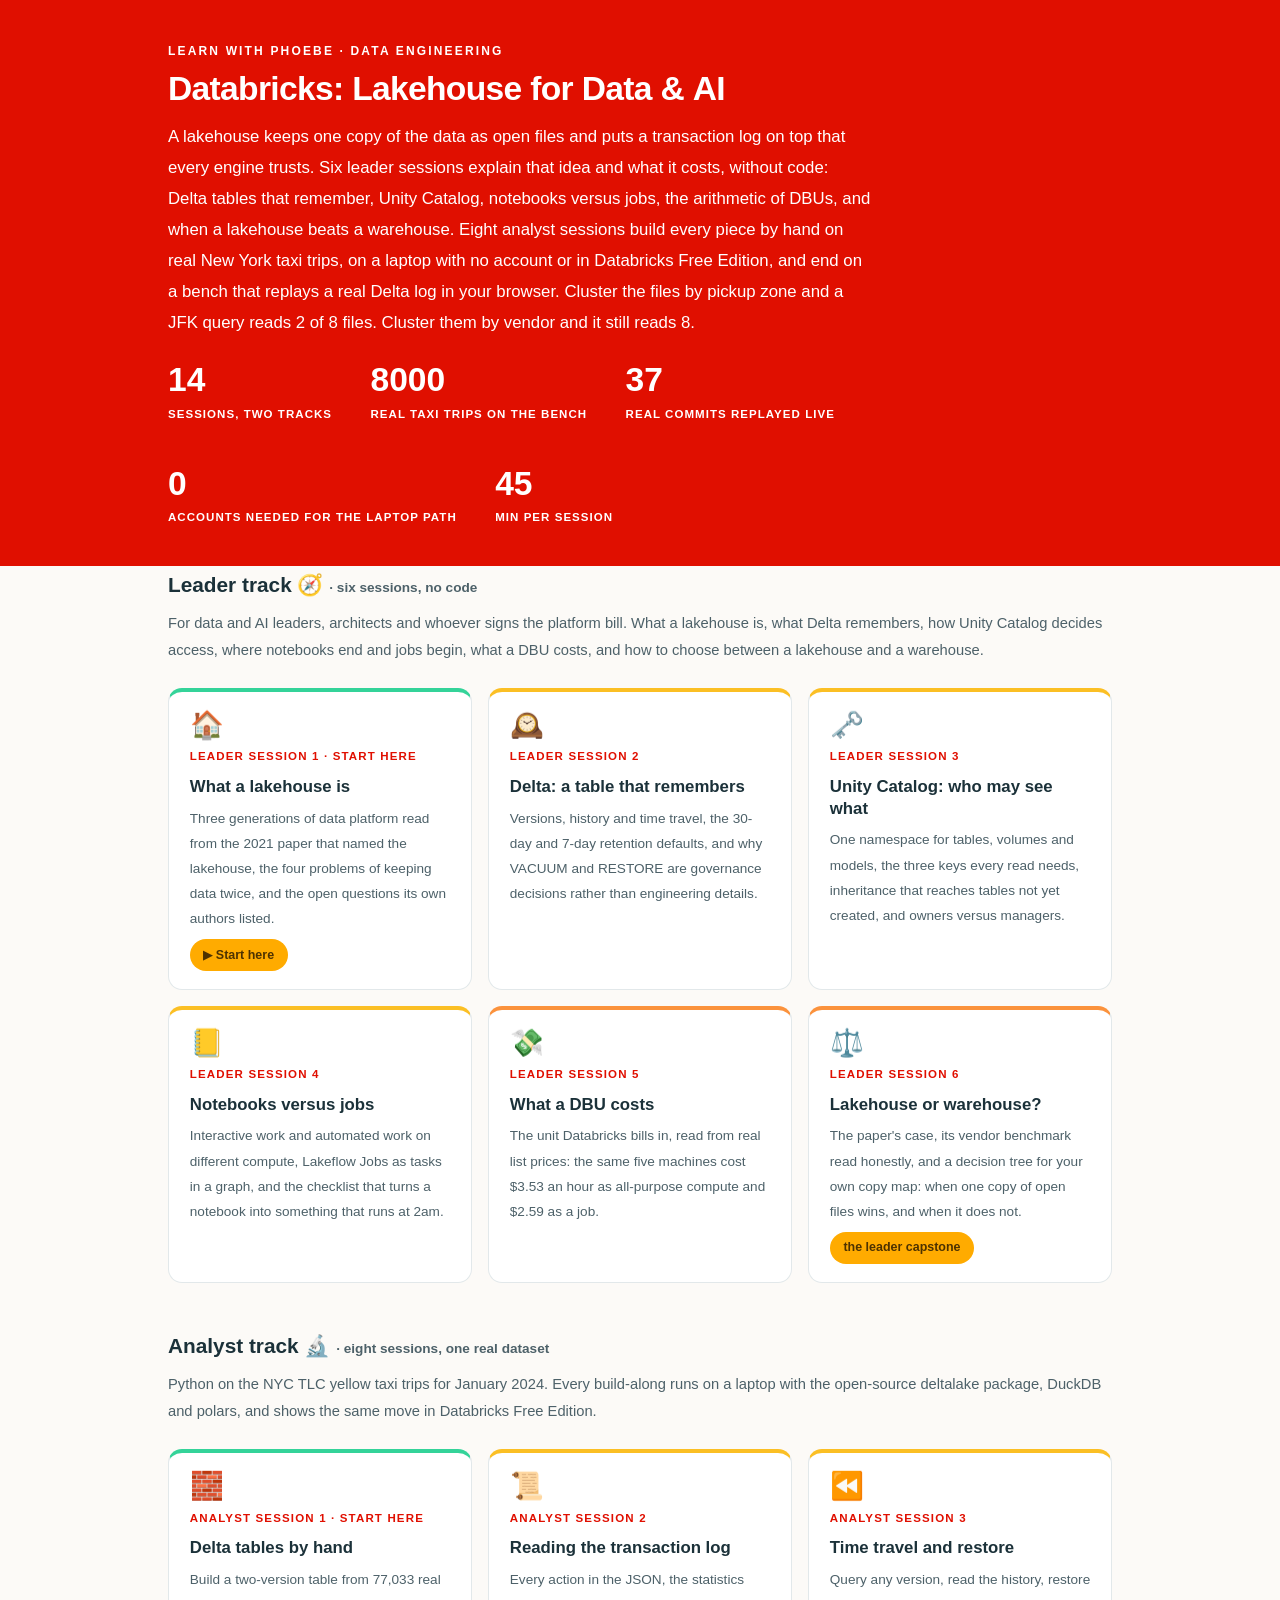
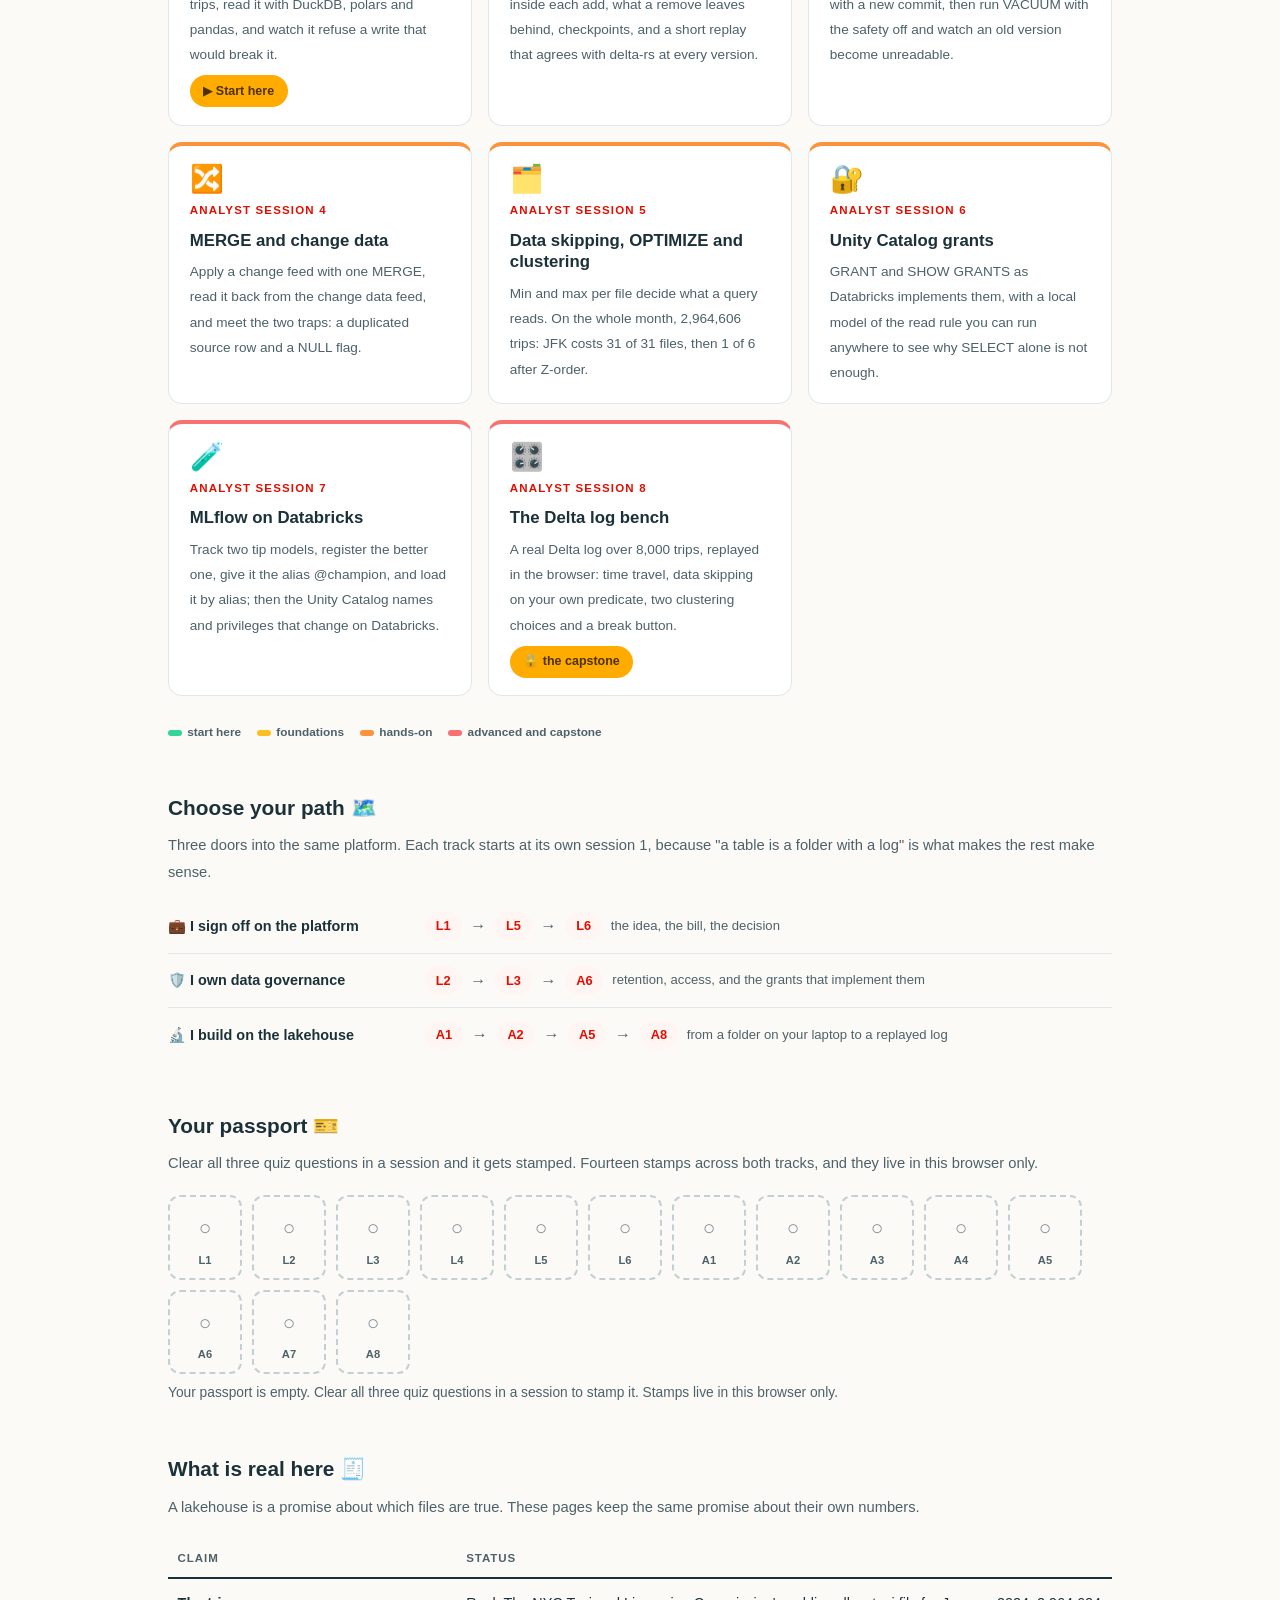
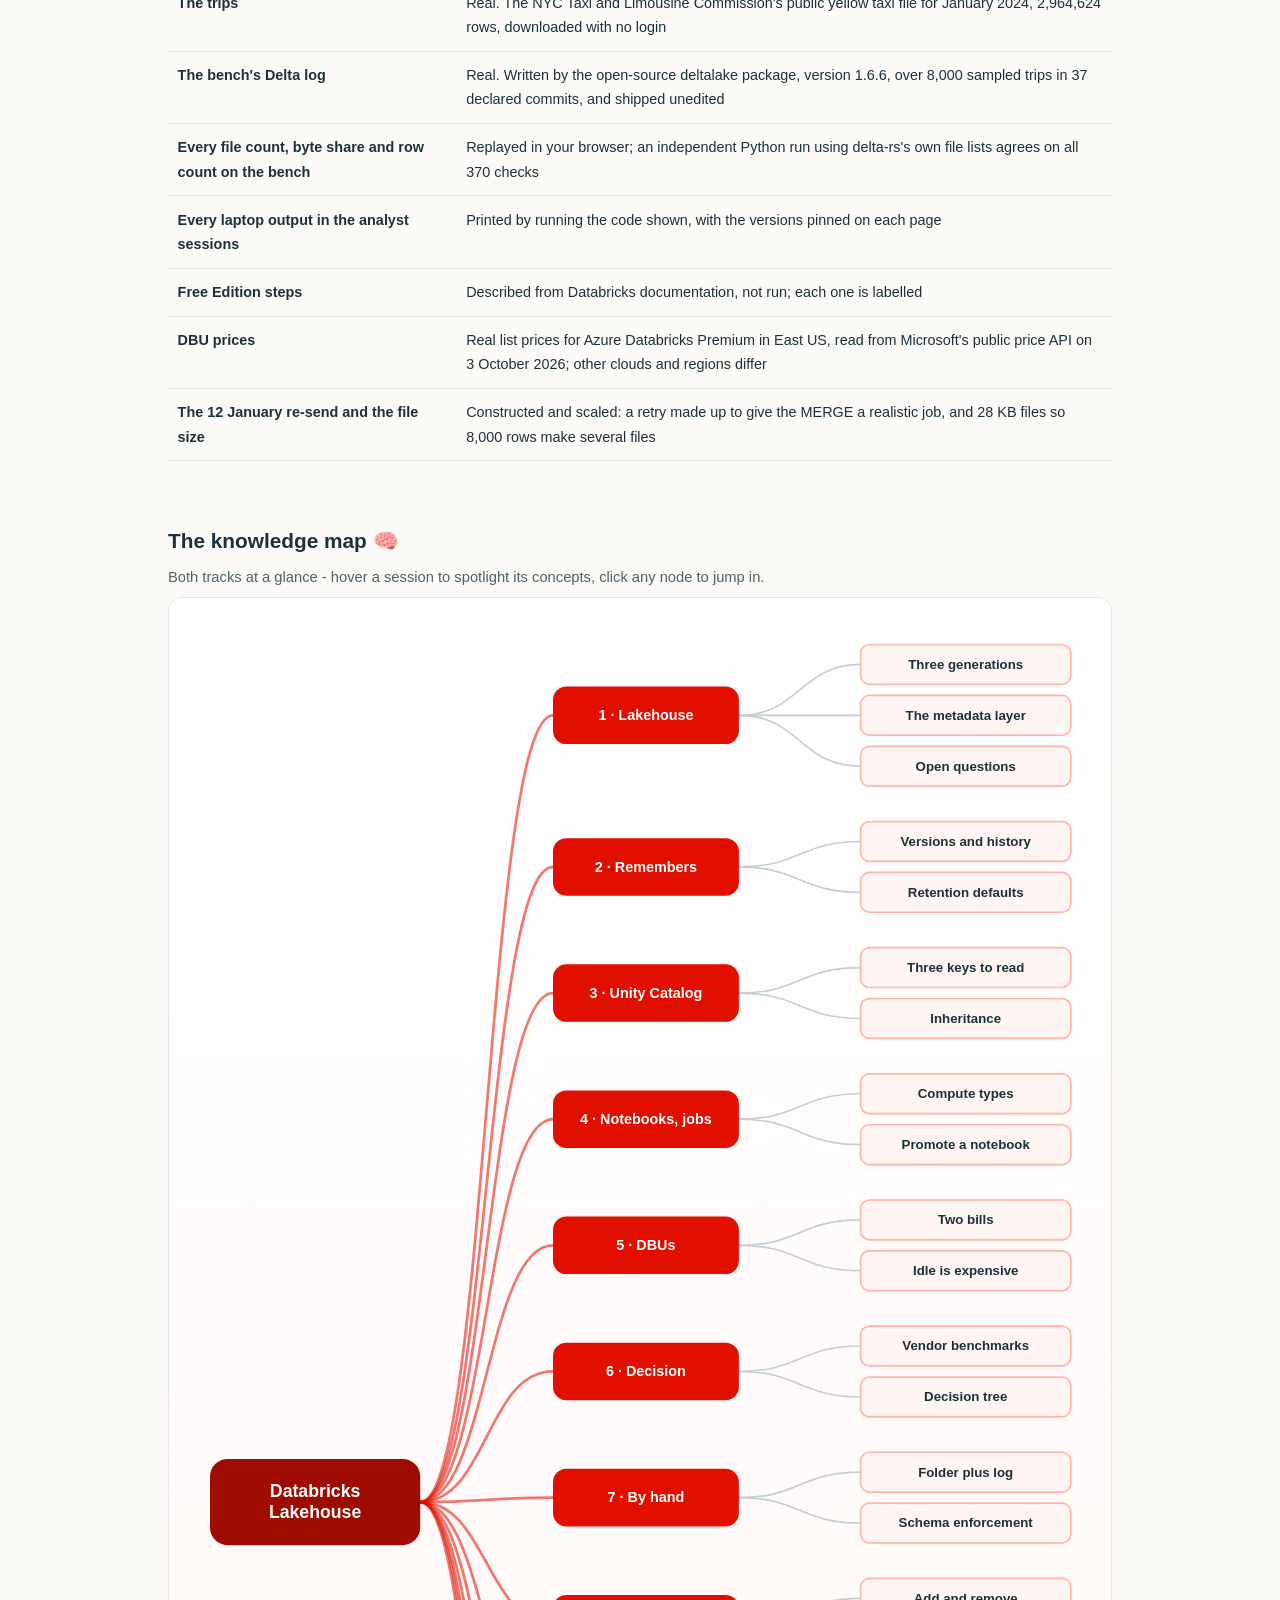
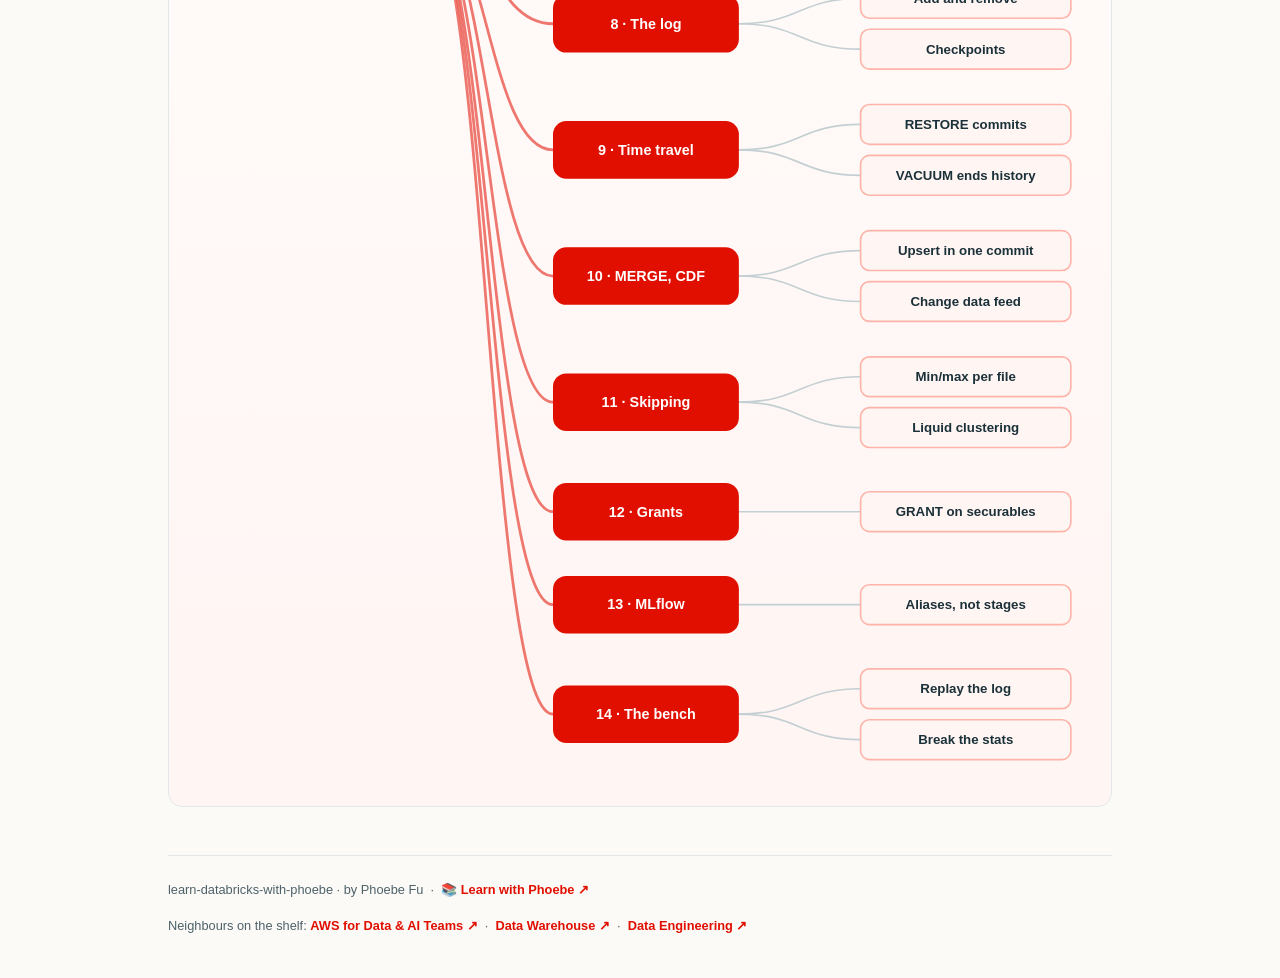
==== index.html @ d734504c "Databricks: Lakehouse for Data & AI - leader 6 + analyst 8 with a real Delta log bench The bench rep" ====
<!DOCTYPE html>
<html lang="en">
<head>
<meta charset="UTF-8">
<meta name="viewport" content="width=device-width, initial-scale=1.0">
<!-- social:start -->
<meta name="description" content="Fourteen sessions on Databricks and the lakehouse: what a lakehouse is, Delta tables and their transaction log, time travel, MERGE and change data, data skipping and clustering, Unity Catalog, notebooks versus jobs, what DBUs cost, and MLflow, ending on a bench that replays a real Delta log in your browser. Free, by Phoebe Fu.">
<meta property="og:type" content="website">
<meta property="og:site_name" content="Learn with Phoebe">
<meta property="og:title" content="Databricks: Lakehouse for Data &amp; AI">
<meta property="og:description" content="A real Delta log over 8,000 NYC taxi trips, replayed in your browser. Cluster by pickup zone: a JFK query reads 2 of 8 files. Cluster by vendor: 8 of 8. Shuffle the stats: 0 of 358 rows.">
<meta property="og:url" content="https://phoebefu6.github.io/learn-databricks-with-phoebe/">
<meta property="og:image" content="https://phoebefu6.github.io/learn-databricks-with-phoebe/assets/og-cover.png">
<meta name="twitter:card" content="summary_large_image">
<meta name="twitter:title" content="Databricks: Lakehouse for Data &amp; AI">
<meta name="twitter:description" content="Delta, Unity Catalog, DBUs and MLflow, with a bench that replays a real Delta log in the browser.">
<meta name="twitter:image" content="https://phoebefu6.github.io/learn-databricks-with-phoebe/assets/og-cover.png">
<!-- social:end -->
<title>Databricks: Lakehouse for Data &amp; AI - Learn with Phoebe</title>
<link rel="stylesheet" href="assets/style.css?v=3">
<style>

  .stats-row { display: flex; gap: 2.4rem; margin-top: 1.5rem; flex-wrap: wrap; }
  .stat b { display: block; font-size: 2.1rem; font-weight: 800; line-height: 1.05; font-variant-numeric: tabular-nums; }
  .stat span { font-size: .72rem; opacity: 1; text-transform: uppercase; letter-spacing: .09em; font-weight: 600; }

  .course-grid { display: grid; grid-template-columns: repeat(auto-fit, minmax(17rem, 1fr)); gap: 1rem; margin-top: 1.5rem; }
  .course-card {
    border: 1px solid var(--hairline);
    border-top: 4px solid var(--diff, var(--indigo));
    border-radius: var(--radius);
    padding: 1.2rem 1.3rem 1.1rem;
    display: flex;
    flex-direction: column;
    gap: .5rem;
    text-decoration: none;
    color: var(--ink);
    background: #fff;
    transition: box-shadow .15s ease, border-color .15s ease, transform .15s ease;
    position: relative;
  }
  .course-card:hover { border-color: var(--indigo-soft); border-top-color: var(--diff, var(--indigo)); box-shadow: 0 8px 28px rgba(var(--shadow-rgb),.16); transform: translateY(-3px); }
  .course-card .cicon { font-size: 1.7rem; line-height: 1; }
  .course-card .cnum { font-size: .72rem; font-weight: 700; color: var(--indigo); text-transform: uppercase; letter-spacing: .1em; }
  .course-card h3 { font-size: 1.05rem; font-weight: 800; line-height: 1.3; }
  .course-card p { font-size: .85rem; color: var(--muted); flex: 1; }
  .course-card .meta { display: flex; gap: .4rem; flex-wrap: wrap; }

  .diff-legend { display: flex; gap: 1rem; margin-top: 1.6rem; font-size: .74rem; color: var(--muted); font-weight: 600; flex-wrap: wrap; }
  .diff-legend i { display: inline-block; width: .85rem; height: .35rem; border-radius: 999px; margin-right: .35rem; vertical-align: middle; }

  .paths { margin-top: 2.6rem; }
  .paths h2 { font-size: 1.3rem; font-weight: 800; margin-bottom: .3rem; }
  .paths .plede { color: var(--muted); font-size: .92rem; margin-bottom: .8rem; }
  .path { display: flex; gap: .55rem; align-items: center; padding: .75rem 0; border-bottom: .5px solid var(--hairline); flex-wrap: wrap; }
  .path:last-child { border-bottom: none; }
  .path b { min-width: 15.5rem; font-size: .9rem; }
  .path .pstep { background: var(--indigo-50); color: var(--indigo); border-radius: 999px; padding: .16rem .68rem; font-weight: 700; font-size: .8rem; text-decoration: none; transition: all .12s ease; }
  .path .pstep:hover { background: var(--indigo); color: #fff; }
  .path .parr { color: var(--muted); font-weight: 700; }

  .mm-section { margin-top: 1.6rem; }
  .mm-section h2 { font-size: 1.3rem; font-weight: 800; margin-bottom: .2rem; }
  .mm-section .mm-lede { color: var(--muted); font-size: .92rem; margin-bottom: .4rem; }
  .mm-wrap { border: 1px solid var(--hairline); border-radius: var(--radius); background: linear-gradient(180deg, #fff, var(--indigo-50)); padding: .6rem; overflow-x: auto; }
  .mm-svg { width: 100%; height: auto; display: block; max-width: 60rem; margin: 0 auto; min-width: 34rem; }
  .mm-link { cursor: pointer; text-decoration: none; }
  .mm-node rect { transition: opacity .15s ease, filter .15s ease; }
  .mm-node text { pointer-events: none; }
  .mm-link:hover .mm-node rect { filter: brightness(1.06); }
  .mm-edge { transition: opacity .15s ease; }
</style>
</head>
<body>

<header class="masthead">
  <div class="wrap">
    <div class="eyebrow">Learn with Phoebe · Data Engineering</div>
    <h1>Databricks: <span class="accent">Lakehouse for Data &amp; AI</span></h1>
    <p class="sub">A lakehouse keeps one copy of the data as open files and puts a transaction log on top that every engine trusts. Six leader sessions explain that idea and what it costs, without code: Delta tables that remember, Unity Catalog, notebooks versus jobs, the arithmetic of DBUs, and when a lakehouse beats a warehouse. Eight analyst sessions build every piece by hand on real New York taxi trips, on a laptop with no account or in Databricks Free Edition, and end on a bench that replays a real Delta log in your browser. Cluster the files by pickup zone and a JFK query reads 2 of 8 files. Cluster them by vendor and it still reads 8.</p>
    <div class="stats-row">
      <div class="stat"><b data-count="14">14</b><span>sessions, two tracks</span></div>
      <div class="stat"><b data-count="8000">8,000</b><span>real taxi trips on the bench</span></div>
      <div class="stat"><b data-count="37">37</b><span>real commits replayed live</span></div>
      <div class="stat"><b data-count="0">0</b><span>accounts needed for the laptop path</span></div>
      <div class="stat"><b data-count="45">45</b><span>min per session</span></div>
    </div>
  </div>
</header>

<main class="wrap">

  <section class="section">
    <div class="paths" style="margin-top:0">
      <h2>Leader track 🧭 <span style="font-size:.85rem;font-weight:600;color:var(--muted)">· six sessions, no code</span></h2>
      <p class="plede">For data and AI leaders, architects and whoever signs the platform bill. What a lakehouse is, what Delta remembers, how Unity Catalog decides access, where notebooks end and jobs begin, what a DBU costs, and how to choose between a lakehouse and a warehouse.</p>
    </div>

    <div class="course-grid">
      <a class="course-card" href="courses/a1-what-a-lakehouse-is.html" style="--diff:#34D399">
        <span class="cicon">🏠</span>
        <span class="cnum">Leader session 1 · start here</span>
        <h3>What a lakehouse is</h3>
        <p>Three generations of data platform read from the 2021 paper that named the lakehouse, the four problems of keeping data twice, and the open questions its own authors listed.</p>
        <span class="meta"><span class="pill amber">▶ Start here</span></span>
      </a>
      <a class="course-card" href="courses/a2-a-table-that-remembers.html" style="--diff:#FBBF24">
        <span class="cicon">🕰️</span>
        <span class="cnum">Leader session 2</span>
        <h3>Delta: a table that remembers</h3>
        <p>Versions, history and time travel, the 30-day and 7-day retention defaults, and why VACUUM and RESTORE are governance decisions rather than engineering details.</p>
      </a>
      <a class="course-card" href="courses/a3-unity-catalog-governance.html" style="--diff:#FBBF24">
        <span class="cicon">🗝️</span>
        <span class="cnum">Leader session 3</span>
        <h3>Unity Catalog: who may see what</h3>
        <p>One namespace for tables, volumes and models, the three keys every read needs, inheritance that reaches tables not yet created, and owners versus managers.</p>
      </a>
      <a class="course-card" href="courses/a4-notebooks-vs-jobs.html" style="--diff:#FBBF24">
        <span class="cicon">📒</span>
        <span class="cnum">Leader session 4</span>
        <h3>Notebooks versus jobs</h3>
        <p>Interactive work and automated work on different compute, Lakeflow Jobs as tasks in a graph, and the checklist that turns a notebook into something that runs at 2am.</p>
      </a>
      <a class="course-card" href="courses/a5-what-dbus-cost.html" style="--diff:#FB923C">
        <span class="cicon">💸</span>
        <span class="cnum">Leader session 5</span>
        <h3>What a DBU costs</h3>
        <p>The unit Databricks bills in, read from real list prices: the same five machines cost $3.53 an hour as all-purpose compute and $2.59 as a job.</p>
      </a>
      <a class="course-card" href="courses/a6-lakehouse-or-warehouse.html" style="--diff:#FB923C">
        <span class="cicon">⚖️</span>
        <span class="cnum">Leader session 6</span>
        <h3>Lakehouse or warehouse?</h3>
        <p>The paper's case, its vendor benchmark read honestly, and a decision tree for your own copy map: when one copy of open files wins, and when it does not.</p>
        <span class="meta"><span class="pill amber">the leader capstone</span></span>
      </a>
    </div>
  </section>

  <section class="section">
    <div class="paths" style="margin-top:0">
      <h2>Analyst track 🔬 <span style="font-size:.85rem;font-weight:600;color:var(--muted)">· eight sessions, one real dataset</span></h2>
      <p class="plede">Python on the NYC TLC yellow taxi trips for January 2024. Every build-along runs on a laptop with the open-source deltalake package, DuckDB and polars, and shows the same move in Databricks Free Edition.</p>
    </div>

    <div class="course-grid">
      <a class="course-card" href="courses/b1-delta-tables-by-hand.html" style="--diff:#34D399">
        <span class="cicon">🧱</span>
        <span class="cnum">Analyst session 1 · start here</span>
        <h3>Delta tables by hand</h3>
        <p>Build a two-version table from 77,033 real trips, read it with DuckDB, polars and pandas, and watch it refuse a write that would break it.</p>
        <span class="meta"><span class="pill amber">▶ Start here</span></span>
      </a>
      <a class="course-card" href="courses/b2-the-transaction-log.html" style="--diff:#FBBF24">
        <span class="cicon">📜</span>
        <span class="cnum">Analyst session 2</span>
        <h3>Reading the transaction log</h3>
        <p>Every action in the JSON, the statistics inside each add, what a remove leaves behind, checkpoints, and a short replay that agrees with delta-rs at every version.</p>
      </a>
      <a class="course-card" href="courses/b3-time-travel-and-restore.html" style="--diff:#FBBF24">
        <span class="cicon">⏪</span>
        <span class="cnum">Analyst session 3</span>
        <h3>Time travel and restore</h3>
        <p>Query any version, read the history, restore with a new commit, then run VACUUM with the safety off and watch an old version become unreadable.</p>
      </a>
      <a class="course-card" href="courses/b4-merge-and-change-data.html" style="--diff:#FB923C">
        <span class="cicon">🔀</span>
        <span class="cnum">Analyst session 4</span>
        <h3>MERGE and change data</h3>
        <p>Apply a change feed with one MERGE, read it back from the change data feed, and meet the two traps: a duplicated source row and a NULL flag.</p>
      </a>
      <a class="course-card" href="courses/b5-data-skipping-and-clustering.html" style="--diff:#FB923C">
        <span class="cicon">🗂️</span>
        <span class="cnum">Analyst session 5</span>
        <h3>Data skipping, OPTIMIZE and clustering</h3>
        <p>Min and max per file decide what a query reads. On the whole month, 2,964,606 trips: JFK costs 31 of 31 files, then 1 of 6 after Z-order.</p>
      </a>
      <a class="course-card" href="courses/b6-unity-catalog-grants.html" style="--diff:#FB923C">
        <span class="cicon">🔐</span>
        <span class="cnum">Analyst session 6</span>
        <h3>Unity Catalog grants</h3>
        <p>GRANT and SHOW GRANTS as Databricks implements them, with a local model of the read rule you can run anywhere to see why SELECT alone is not enough.</p>
      </a>
      <a class="course-card" href="courses/b7-mlflow-on-databricks.html" style="--diff:#F87171">
        <span class="cicon">🧪</span>
        <span class="cnum">Analyst session 7</span>
        <h3>MLflow on Databricks</h3>
        <p>Track two tip models, register the better one, give it the alias @champion, and load it by alias; then the Unity Catalog names and privileges that change on Databricks.</p>
      </a>
      <a class="course-card" href="courses/b8-the-delta-log-bench.html" style="--diff:#F87171">
        <span class="cicon">🎛️</span>
        <span class="cnum">Analyst session 8</span>
        <h3>The Delta log bench</h3>
        <p>A real Delta log over 8,000 trips, replayed in the browser: time travel, data skipping on your own predicate, two clustering choices and a break button.</p>
        <span class="meta"><span class="pill amber">🔒 the capstone</span></span>
      </a>
    </div>

    <div class="diff-legend">
      <span><i style="background:#34D399"></i>start here</span>
      <span><i style="background:#FBBF24"></i>foundations</span>
      <span><i style="background:#FB923C"></i>hands-on</span>
      <span><i style="background:#F87171"></i>advanced and capstone</span>
    </div>
  </section>

  <section class="section">
    <div class="paths">
      <h2>Choose your path 🗺️</h2>
      <p class="plede">Three doors into the same platform. Each track starts at its own session 1, because "a table is a folder with a log" is what makes the rest make sense.</p>
      <div class="path"><b>💼 I sign off on the platform</b>
        <a class="pstep" href="courses/a1-what-a-lakehouse-is.html">L1</a>
        <span class="parr">→</span>
        <a class="pstep" href="courses/a5-what-dbus-cost.html">L5</a>
        <span class="parr">→</span>
        <a class="pstep" href="courses/a6-lakehouse-or-warehouse.html">L6</a>
        <span style="font-size:.82rem;color:var(--muted)">the idea, the bill, the decision</span>
      </div>
      <div class="path"><b>🛡️ I own data governance</b>
        <a class="pstep" href="courses/a2-a-table-that-remembers.html">L2</a>
        <span class="parr">→</span>
        <a class="pstep" href="courses/a3-unity-catalog-governance.html">L3</a>
        <span class="parr">→</span>
        <a class="pstep" href="courses/b6-unity-catalog-grants.html">A6</a>
        <span style="font-size:.82rem;color:var(--muted)">retention, access, and the grants that implement them</span>
      </div>
      <div class="path"><b>🔬 I build on the lakehouse</b>
        <a class="pstep" href="courses/b1-delta-tables-by-hand.html">A1</a>
        <span class="parr">→</span>
        <a class="pstep" href="courses/b2-the-transaction-log.html">A2</a>
        <span class="parr">→</span>
        <a class="pstep" href="courses/b5-data-skipping-and-clustering.html">A5</a>
        <span class="parr">→</span>
        <a class="pstep" href="courses/b8-the-delta-log-bench.html">A8</a>
        <span style="font-size:.82rem;color:var(--muted)">from a folder on your laptop to a replayed log</span>
      </div>
    </div>
  </section>

  <section class="section">
    <div class="paths" style="margin-top:0">
      <h2>Your passport 🎫</h2>
      <p class="plede">Clear all three quiz questions in a session and it gets stamped. Fourteen stamps across both tracks, and they live in this browser only.</p>
    </div>
    <div class="pp-strip"></div>
  </section>

  <section class="section">
    <div class="paths" style="margin-top:0">
      <h2>What is real here 🧾</h2>
      <p class="plede">A lakehouse is a promise about which files are true. These pages keep the same promise about their own numbers.</p>
    </div>
    <table class="clean">
      <tr><th>Claim</th><th>Status</th></tr>
      <tr><td>The trips</td><td>Real. The NYC Taxi and Limousine Commission's public yellow taxi file for January 2024, 2,964,624 rows, downloaded with no login</td></tr>
      <tr><td>The bench's Delta log</td><td>Real. Written by the open-source deltalake package, version 1.6.6, over 8,000 sampled trips in 37 declared commits, and shipped unedited</td></tr>
      <tr><td>Every file count, byte share and row count on the bench</td><td>Replayed in your browser; an independent Python run using delta-rs's own file lists agrees on all 370 checks</td></tr>
      <tr><td>Every laptop output in the analyst sessions</td><td>Printed by running the code shown, with the versions pinned on each page</td></tr>
      <tr><td>Free Edition steps</td><td>Described from Databricks documentation, not run; each one is labelled</td></tr>
      <tr><td>DBU prices</td><td>Real list prices for Azure Databricks Premium in East US, read from Microsoft's public price API on 3 October 2026; other clouds and regions differ</td></tr>
      <tr><td>The 12 January re-send and the file size</td><td>Constructed and scaled: a retry made up to give the MERGE a realistic job, and 28 KB files so 8,000 rows make several files</td></tr>
    </table>
  </section>

  <section class="section mm-section">
    <h2>The knowledge map 🧠</h2>
    <p class="mm-lede">Both tracks at a glance - hover a session to spotlight its concepts, click any node to jump in.</p>
    <div class="mm-wrap"><div id="mindmap"></div></div>
  </section>

  <footer class="pagefoot">
    <span>learn-databricks-with-phoebe · by Phoebe Fu &nbsp;·&nbsp; 📚 <a href="https://phoebefu6.github.io/learn-with-phoebe/">Learn with Phoebe ↗</a></span>
    <span>Neighbours on the shelf: <a href="https://phoebefu6.github.io/learn-aws-with-phoebe/">AWS for Data &amp; AI Teams ↗</a> &nbsp;·&nbsp; <a href="https://phoebefu6.github.io/learn-data-warehouse-with-phoebe/">Data Warehouse ↗</a> &nbsp;·&nbsp; <a href="https://phoebefu6.github.io/learn-data-engineering-with-phoebe/">Data Engineering ↗</a></span>
  </footer>

</main>

<script>
window.MINDMAP_DATA = {
  "title": "Databricks\nLakehouse",
  "centerColor": "#9E0B00",
  "sessions": [
    {
      "label": "Lakehouse",
      "href": "courses/a1-what-a-lakehouse-is.html",
      "concepts": [
        {
          "label": "Three generations",
          "href": "courses/a1-what-a-lakehouse-is.html"
        },
        {
          "label": "The metadata layer",
          "href": "courses/a1-what-a-lakehouse-is.html"
        },
        {
          "label": "Open questions",
          "href": "courses/a1-what-a-lakehouse-is.html"
        }
      ]
    },
    {
      "label": "Remembers",
      "href": "courses/a2-a-table-that-remembers.html",
      "concepts": [
        {
          "label": "Versions and history",
          "href": "courses/a2-a-table-that-remembers.html"
        },
        {
          "label": "Retention defaults",
          "href": "courses/a2-a-table-that-remembers.html"
        }
      ]
    },
    {
      "label": "Unity Catalog",
      "href": "courses/a3-unity-catalog-governance.html",
      "concepts": [
        {
          "label": "Three keys to read",
          "href": "courses/a3-unity-catalog-governance.html"
        },
        {
          "label": "Inheritance",
          "href": "courses/a3-unity-catalog-governance.html"
        }
      ]
    },
    {
      "label": "Notebooks, jobs",
      "href": "courses/a4-notebooks-vs-jobs.html",
      "concepts": [
        {
          "label": "Compute types",
          "href": "courses/a4-notebooks-vs-jobs.html"
        },
        {
          "label": "Promote a notebook",
          "href": "courses/a4-notebooks-vs-jobs.html"
        }
      ]
    },
    {
      "label": "DBUs",
      "href": "courses/a5-what-dbus-cost.html",
      "concepts": [
        {
          "label": "Two bills",
          "href": "courses/a5-what-dbus-cost.html"
        },
        {
          "label": "Idle is expensive",
          "href": "courses/a5-what-dbus-cost.html"
        }
      ]
    },
    {
      "label": "Decision",
      "href": "courses/a6-lakehouse-or-warehouse.html",
      "concepts": [
        {
          "label": "Vendor benchmarks",
          "href": "courses/a6-lakehouse-or-warehouse.html"
        },
        {
          "label": "Decision tree",
          "href": "courses/a6-lakehouse-or-warehouse.html"
        }
      ]
    },
    {
      "label": "By hand",
      "href": "courses/b1-delta-tables-by-hand.html",
      "concepts": [
        {
          "label": "Folder plus log",
          "href": "courses/b1-delta-tables-by-hand.html"
        },
        {
          "label": "Schema enforcement",
          "href": "courses/b1-delta-tables-by-hand.html"
        }
      ]
    },
    {
      "label": "The log",
      "href": "courses/b2-the-transaction-log.html",
      "concepts": [
        {
          "label": "Add and remove",
          "href": "courses/b2-the-transaction-log.html"
        },
        {
          "label": "Checkpoints",
          "href": "courses/b2-the-transaction-log.html"
        }
      ]
    },
    {
      "label": "Time travel",
      "href": "courses/b3-time-travel-and-restore.html",
      "concepts": [
        {
          "label": "RESTORE commits",
          "href": "courses/b3-time-travel-and-restore.html"
        },
        {
          "label": "VACUUM ends history",
          "href": "courses/b3-time-travel-and-restore.html"
        }
      ]
    },
    {
      "label": "MERGE, CDF",
      "href": "courses/b4-merge-and-change-data.html",
      "concepts": [
        {
          "label": "Upsert in one commit",
          "href": "courses/b4-merge-and-change-data.html"
        },
        {
          "label": "Change data feed",
          "href": "courses/b4-merge-and-change-data.html"
        }
      ]
    },
    {
      "label": "Skipping",
      "href": "courses/b5-data-skipping-and-clustering.html",
      "concepts": [
        {
          "label": "Min/max per file",
          "href": "courses/b5-data-skipping-and-clustering.html"
        },
        {
          "label": "Liquid clustering",
          "href": "courses/b5-data-skipping-and-clustering.html"
        }
      ]
    },
    {
      "label": "Grants",
      "href": "courses/b6-unity-catalog-grants.html",
      "concepts": [
        {
          "label": "GRANT on securables",
          "href": "courses/b6-unity-catalog-grants.html"
        }
      ]
    },
    {
      "label": "MLflow",
      "href": "courses/b7-mlflow-on-databricks.html",
      "concepts": [
        {
          "label": "Aliases, not stages",
          "href": "courses/b7-mlflow-on-databricks.html"
        }
      ]
    },
    {
      "label": "The bench",
      "href": "courses/b8-the-delta-log-bench.html",
      "concepts": [
        {
          "label": "Replay the log",
          "href": "courses/b8-the-delta-log-bench.html"
        },
        {
          "label": "Break the stats",
          "href": "courses/b8-the-delta-log-bench.html"
        }
      ]
    }
  ]
};
</script>
<script src="assets/app.js?v=1"></script>
<script src="assets/mindmap.js?v=1"></script>
</body>
</html>
---- assets/style.css ----
/* learn-databricks-with-phoebe - editorial bold design system
   Accent: lava red #E00F00 (Databricks #FF3621 family, deepened so white text clears 4.96:1)
   · Deep #9E0B00 · Ink: Databricks navy #1B3139 · Warm contrast: amber #FFAB00 used as a FILL
   with ink or deep-amber (#4D3200) text; amber text on white fails AA, so it never carries text.
   (CSS var names still read --indigo/--amber; they hold lava red and amber.) */

:root {
  --indigo: #E00F00;
  --indigo-deep: #9E0B00;
  --indigo-mid: #B80C00;
  --indigo-soft: #FFB4A9;
  --indigo-50: #FFF5F3;
  --ink: #1B3139;
  --muted: #4D6169;
  --faint: #C4CFD3;
  --hairline: #E2E8EA;
  --clay: #FFAB00;
  --clay-ink: #4D3200;
  --amber: #FFAB00;
  --amber-ink: #4D3200;
  --amber-50: #FFF5DC;
  --paper: #FCFAF7;
  --code-bg: #1B3139;
  --code-ink: #E2E8EA;
  --scrim-rgb: 252,250,247;
  --shadow-rgb: 224,15,0;
  --radius: 14px;
}

* { margin: 0; padding: 0; box-sizing: border-box; }

html { font-size: 16px; scroll-behavior: smooth; }
html.zoom-125 { font-size: 20px; }
html.zoom-150 { font-size: 24px; }

body {
  font-family: "Inter", -apple-system, BlinkMacSystemFont, "Segoe UI", Roboto, sans-serif;
  background: var(--paper);
  color: var(--ink);
  line-height: 1.85;
  font-feature-settings: "tnum";
}

.wrap { max-width: 62rem; margin: 0 auto; padding: 0 1.5rem; }

/* ---------- header band ---------- */
.masthead {
  background: var(--indigo);
  color: #fff;
  padding: 2.5rem 0 2.25rem;
}
.masthead .eyebrow {
  font-size: .75rem;
  letter-spacing: .18em;
  text-transform: uppercase;
  opacity: 1;
  font-weight: 600;
}
.masthead h1 {
  font-size: 2.1rem;
  line-height: 1.15;
  font-weight: 800;
  margin: .5rem 0 .75rem;
  letter-spacing: -.02em;
}
.masthead h1 .accent { color: inherit; }
.masthead .sub { font-size: 1.05rem; opacity: 1; max-width: 44rem; }

.chip-row { display: flex; flex-wrap: wrap; gap: .5rem; margin-top: 1.1rem; }
.chip {
  display: inline-flex;
  align-items: center;
  gap: .35rem;
  border-radius: 999px;
  padding: .25rem .8rem;
  font-size: .78rem;
  font-weight: 600;
  white-space: nowrap;
}
.chip.level { background: #fff; color: var(--indigo); }
.chip.audience { background: rgba(255,255,255,.08); color: #fff; border: 1px solid rgba(255,255,255,.35); }
.chip.time { background: var(--ink); color: #fff; font-variant-numeric: tabular-nums; }


/* ---------- agenda band ----------
   Recovered 2026-09-02. These six repos were scaffolded from a stylesheet that had
   lost this block, so .agenda rendered as run-on inline text ~700px tall inside the
   masthead. 87 of 93 repos carry it; these were the exception, and they were also the
   six the estate sweep could not see. See course-builder/references/field-notes.md.

   .a3 does NOT reuse the donor's `color: var(--amber-ink)`: that pair falls below
   4.5:1 against --amber in all six palettes, which is the same failure the sweep
   flags on the wellbeing courses. The literal below is the darkest tone of this
   repo's own amber-ink that clears 4.5:1, so the band stays bright. Recompute it if
   --amber changes. */
.agenda {
  display: flex;
  border-radius: 999px;
  overflow: hidden;
  margin: 1.4rem 0 0;
  font-size: .72rem;
  font-weight: 600;
  text-align: center;
  color: #fff;
}
.agenda span { padding: .45rem .3rem; white-space: nowrap; overflow: hidden; text-overflow: ellipsis; }
.agenda .a1 { background: var(--indigo-deep); }
.agenda .a2 { background: var(--indigo-mid); }
.agenda .a3 { background: var(--amber); color: var(--ink); }
.agenda .a4 { background: var(--indigo-soft); color: var(--ink); }

/* ---------- toolbar ---------- */
.toolbar {
  position: sticky;
  top: 0;
  z-index: 40;
  background: rgba(255,255,255,.94);
  backdrop-filter: blur(6px);
  border-bottom: 1px solid var(--hairline);
  padding: .55rem 0;
}
.toolbar .wrap { display: flex; align-items: center; gap: .5rem; flex-wrap: nowrap; }
.toolbar .crumb { font-size: .8rem; color: var(--muted); font-weight: 600; margin-right: auto; min-width: 0; white-space: nowrap; overflow: hidden; text-overflow: ellipsis; }
.toolbar .btn { white-space: nowrap; flex: none; padding: .38rem .8rem; font-size: .78rem; line-height: 1.2; }
.toolbar .crumb a { color: var(--indigo); text-decoration: none; }
.btn {
  border: 1px solid var(--hairline);
  background: #fff;
  color: var(--ink);
  border-radius: 999px;
  padding: .35rem .9rem;
  font-size: .78rem;
  font-weight: 600;
  cursor: pointer;
  font-family: inherit;
  transition: all .15s ease;
}
.btn:hover { border-color: var(--indigo); color: var(--indigo); }
.btn.primary { background: var(--indigo); border-color: var(--indigo); color: #fff; }
.btn.primary:hover { background: var(--indigo-deep); }

/* ---------- sections ---------- */
main { padding: 2.5rem 0 4rem; }

.section { margin-bottom: 2.8rem; }
.section-kicker { margin-bottom: 1rem; }
.section-kicker .klabel {
  display: block;
  font-size: .72rem;
  text-transform: uppercase;
  letter-spacing: .1em;
  color: var(--indigo);
  font-weight: 700;
  margin-bottom: .35rem;
}
.section-kicker h2 {
  font-size: 1.45rem;
  font-weight: 800;
  letter-spacing: -.01em;
  display: flex;
  align-items: center;
  gap: .7rem;
  flex-wrap: wrap;
}
.section-kicker .tag {
  border-radius: 999px;
  padding: .18rem .7rem;
  font-size: .7rem;
  font-weight: 700;
  text-transform: uppercase;
  letter-spacing: .08em;
}
.tag.concept { background: var(--indigo-50); color: var(--indigo); }
.tag.demo { background: var(--amber-50); color: var(--amber-ink); }
.tag.exercise { background: var(--ink); color: #fff; }

.lede { color: var(--muted); max-width: 46rem; margin-bottom: 1.4rem; line-height: 1.8; }

/* live vs self-study markers on cards */
.mode {
  font-size: .64rem;
  font-weight: 700;
  text-transform: uppercase;
  letter-spacing: .07em;
  padding: .14rem .6rem;
  border-radius: 999px;
  flex: none;
}
.mode.live { background: var(--indigo); color: #fff; }
.mode.self { background: #fff; color: var(--muted); border: 1px solid var(--hairline); }

/* ---------- accordions ---------- */
details.card {
  border: 1px solid var(--hairline);
  border-radius: var(--radius);
  margin-bottom: .8rem;
  overflow: hidden;
  background: #fff;
}
details.card[open] { border-color: var(--indigo-soft); box-shadow: 0 8px 28px rgba(var(--shadow-rgb),.08); }
details.card summary {
  list-style: none;
  cursor: pointer;
  padding: 1rem 1.25rem;
  display: flex;
  align-items: center;
  gap: .75rem;
  font-weight: 700;
  font-size: 1.02rem;
  user-select: none;
}
details.card summary::-webkit-details-marker { display: none; }
details.card summary .dot {
  width: .6rem; height: .6rem;
  border-radius: 999px;
  background: var(--indigo);
  flex: none;
}
details.card summary .mini { margin-left: auto; font-size: .72rem; color: var(--muted); font-weight: 600; white-space: nowrap; }
details.card summary .caret { transition: transform .2s ease; color: var(--indigo); font-size: .8rem; }
details.card[open] summary .caret { transform: rotate(90deg); }
details.card .body { padding: 0 1.25rem 1.4rem; border-top: 1px solid var(--hairline); padding-top: 1.15rem; }
details.card .body p { margin-bottom: 1.05rem; max-width: 48rem; }
details.card .body p:last-child { margin-bottom: 0; }
details.card .body ul, details.card .body ol { margin: 0 0 1.1rem 1.2rem; max-width: 47rem; }
details.card .body li { margin-bottom: .65rem; }
details.card .body h4 { font-size: .95rem; font-weight: 700; margin: 1.1rem 0 .45rem; }
details.card .body h4:first-child { margin-top: 0; }

/* ---------- pills & legends ---------- */
.legend { display: flex; flex-wrap: wrap; gap: .5rem; margin: 0 0 1.2rem; }
.pill {
  display: inline-flex;
  align-items: center;
  gap: .4rem;
  border-radius: 999px;
  padding: .28rem .85rem;
  font-size: .78rem;
  font-weight: 600;
}
.pill.solid { background: var(--indigo); color: #fff; }
.pill.light { background: var(--indigo-50); color: var(--indigo); }
.pill.inkpill { background: var(--ink); color: #fff; }
.pill.amber, .pill.peach { background: var(--amber); color: var(--amber-ink); }
.pill.bare { color: var(--faint); }

/* ---------- 4D grid ---------- */
.grid-2 { display: grid; grid-template-columns: repeat(auto-fit, minmax(15rem, 1fr)); gap: .8rem; margin: .5rem 0 1rem; }
.d-card {
  border: 1px solid var(--hairline);
  border-left: 4px solid var(--indigo);
  border-radius: 10px;
  padding: 1rem 1.1rem;
}
.d-card h4 { font-size: .95rem; margin-bottom: .3rem; }
.d-card h4 .lead-letter { color: var(--indigo); }
.d-card p { font-size: .86rem; color: var(--muted); margin: 0; }

/* ---------- tables ---------- */
table.clean { width: 100%; border-collapse: collapse; font-size: .9rem; margin: .4rem 0 1rem; }
table.clean th {
  text-align: left;
  font-size: .72rem;
  text-transform: uppercase;
  letter-spacing: .08em;
  color: var(--muted);
  padding: .5rem .6rem;
  border-bottom: 2px solid var(--ink);
}
table.clean td { padding: .7rem .6rem; border-bottom: .5px solid var(--hairline); vertical-align: top; line-height: 1.7; }
table.clean td:first-child { font-weight: 600; }

/* ---------- prompt boxes ---------- */
.prompt-box {
  position: relative;
  background: var(--code-bg);
  color: var(--code-ink);
  border-radius: var(--radius);
  padding: 1.1rem 1.2rem;
  margin: 1rem 0 1.2rem;
  font-family: "SF Mono", ui-monospace, Menlo, Consolas, monospace;
  font-size: .84rem;
  line-height: 1.65;
  white-space: pre-wrap;
  word-break: break-word;
}
.prompt-box .label {
  position: absolute;
  top: -0.7rem;
  left: 1rem;
  background: var(--indigo);
  color: #fff;
  font-family: "Inter", -apple-system, sans-serif;
  font-size: .68rem;
  font-weight: 700;
  letter-spacing: .06em;
  text-transform: uppercase;
  border-radius: 999px;
  padding: .15rem .7rem;
}
.prompt-box.bad .label { background: var(--faint); color: var(--ink); }
.prompt-box.good .label { background: var(--amber); color: var(--amber-ink); }
.copy-btn {
  position: absolute;
  top: .7rem;
  right: .7rem;
  background: rgba(255,255,255,.1);
  border: 1px solid rgba(255,255,255,.25);
  color: #fff;
  border-radius: 999px;
  padding: .25rem .8rem;
  font-size: .72rem;
  font-weight: 600;
  cursor: pointer;
  font-family: "Inter", -apple-system, sans-serif;
  transition: background .15s ease;
}
.copy-btn:hover { background: rgba(255,255,255,.22); }
.copy-btn.copied { background: var(--amber); border-color: var(--amber); color: var(--amber-ink); }

/* ---------- demo steps ---------- */
.steps { counter-reset: step; margin: .6rem 0 1rem; }
.step {
  display: grid;
  grid-template-columns: max-content minmax(0, 1fr);
  column-gap: .9rem;
  row-gap: .2rem;
  padding: .85rem 0;
  border-bottom: .5px solid var(--hairline);
}
.step > * { grid-column: 2; min-width: 0; }
.step > .prompt-box { margin: .8rem 0 .4rem; }
.step:last-child { border-bottom: none; }
.step::before {
  counter-increment: step;
  content: counter(step);
  flex: none;
  width: 1.7rem; height: 1.7rem;
  border-radius: 999px;
  background: var(--indigo-50);
  color: var(--indigo);
  font-weight: 700;
  font-size: .85rem;
  display: inline-flex;
  align-items: center;
  justify-content: center;
  margin-top: .1rem;
}
.step p { margin: 0; }
/* A code box inside a step sits BELOW the step text at full width. Without this the flex row
 * puts it in a half-width column beside the text and wraps code mid-token. */
.step { flex-wrap: wrap; }
.step > p { flex: 1 1 0; min-width: 0; }
.step > .prompt-box { flex: 1 1 100%; margin: .7rem 0 .2rem; word-break: normal; overflow-x: auto; }

/* ---------- callouts ---------- */
.callout {
  border-radius: var(--radius);
  padding: 1rem 1.2rem;
  margin: 1rem 0;
  font-size: .92rem;
}
.callout.tip { background: var(--indigo-50); border-left: 4px solid var(--indigo); }
.callout.win { background: var(--amber-50); border-left: 4px solid var(--amber); }
.callout strong:first-child { display: block; margin-bottom: .2rem; }

.callout.example {
  background: #FFFFFF;
  border: 1px solid var(--hairline);
  border-left: 4px solid var(--amber);
  font-size: .9rem;
}
.callout.example .ex-pill {
  display: inline-block;
  background: var(--amber);
  color: var(--amber-ink);
  border-radius: 999px;
  padding: .15rem .7rem;
  font-size: .68rem;
  font-weight: 700;
  text-transform: uppercase;
  letter-spacing: .06em;
  margin-bottom: .5rem;
}
.callout.example p { margin: 0 0 .75rem; max-width: 47rem; }
.callout.example p:last-child { margin-bottom: 0; }
.callout.example ul { margin: 0 0 0 1.1rem; max-width: 46rem; }
.callout.example li { margin-bottom: .6rem; }
.callout.example li:last-child { margin-bottom: 0; }

/* ---------- zoomable figures ---------- */
figure.zoomable {
  border: 1px solid var(--hairline);
  border-radius: var(--radius);
  padding: 1.2rem;
  margin: 1rem 0 1.4rem;
  cursor: zoom-in;
  transition: box-shadow .15s ease;
  background: #fff;
}
figure.zoomable:hover { box-shadow: 0 8px 28px rgba(var(--shadow-rgb),.12); }
figure.zoomable svg, figure.zoomable img { width: 100%; height: auto; display: block; }
figure.zoomable figcaption {
  margin-top: .6rem;
  font-size: .76rem;
  color: var(--muted);
  font-weight: 600;
  display: flex;
  align-items: center;
  gap: .4rem;
}

.lightbox {
  position: fixed;
  inset: 0;
  z-index: 100;
  background: rgba(var(--scrim-rgb),.9);
  display: none;
  align-items: center;
  justify-content: center;
  padding: 3vh 3vw;
  cursor: zoom-out;
}
.lightbox.open { display: flex; }
.lightbox .inner {
  background: #fff;
  border-radius: var(--radius);
  padding: 2rem;
  max-width: 94vw;
  max-height: 92vh;
  overflow: auto;
}
.lightbox .inner svg, .lightbox .inner img { width: min(88vw, 70rem); height: auto; }
.lightbox .close-hint {
  position: fixed;
  top: 1rem; right: 1.4rem;
  color: var(--ink);
  font-size: .8rem;
  font-weight: 600;
  opacity: .8;
}

/* ---------- courses covered ---------- */
.covered { border: 1px solid var(--hairline); border-radius: var(--radius); overflow: hidden; }
.covered-row {
  display: flex;
  align-items: baseline;
  gap: .8rem;
  padding: .75rem 1.1rem;
  border-bottom: .5px solid var(--hairline);
  font-size: .9rem;
}
.covered-row:last-child { border-bottom: none; }
.covered-row .status { flex: none; }
.covered-row .name { font-weight: 600; }
.covered-row .note { margin-left: auto; color: var(--muted); font-size: .78rem; text-align: right; }

/* ---------- cheat sheet footer ---------- */
.cheat {
  background: var(--ink);
  color: #fff;
  border-radius: var(--radius);
  padding: 1.6rem 1.6rem 1.3rem;
  margin-top: 3rem;
}
.cheat h3 { font-size: 1.1rem; margin-bottom: 1rem; }
.cheat h3 span { color: var(--indigo-soft); }
.cheat .grid-2 { gap: 1rem; }
.cheat .cheat-item { border-left: 3px solid var(--indigo-mid); padding-left: .8rem; }
.cheat .cheat-item b { display: block; font-size: .85rem; color: var(--indigo-soft); }
.cheat .cheat-item span { font-size: .82rem; opacity: .85; }

footer.pagefoot {
  border-top: 1px solid var(--hairline);
  margin-top: 3rem;
  padding: 1.4rem 0 2.5rem;
  font-size: .8rem;
  color: var(--muted);
  display: flex;
  justify-content: space-between;
  flex-wrap: wrap;
  gap: .8rem;
}
footer.pagefoot a { color: var(--indigo); text-decoration: none; font-weight: 600; }

/* ---------- wayfinding: reading progress + section dots + part numbers ---------- */

#progress-bar {
  position: fixed;
  top: 0; left: 0;
  height: 3px;
  width: 0;
  background: linear-gradient(90deg, var(--indigo), var(--amber));
  z-index: 90;
}

.pagenav {
  position: fixed;
  right: 1.1rem;
  top: 50%;
  transform: translateY(-50%);
  z-index: 50;
  display: flex;
  flex-direction: column;
  gap: .55rem;
}
.pagenav a {
  width: .68rem; height: .68rem;
  border-radius: 999px;
  background: #fff;
  border: 2px solid var(--faint);
  display: block;
  position: relative;
  transition: all .15s ease;
}
.pagenav a:hover { border-color: var(--indigo); transform: scale(1.3); }
.pagenav a.active { background: var(--indigo); border-color: var(--indigo); }
.pagenav a .nlabel {
  position: absolute;
  right: 1.4rem;
  top: 50%;
  transform: translateY(-50%);
  background: var(--ink);
  color: #fff;
  font-size: .7rem;
  font-weight: 600;
  padding: .22rem .65rem;
  border-radius: 6px;
  white-space: nowrap;
  opacity: 0;
  pointer-events: none;
  transition: opacity .15s ease;
}
.pagenav a:hover .nlabel { opacity: 1; }
@media (max-width: 74rem) { .pagenav { display: none; } }

main { counter-reset: partnum -1; }
.section .section-kicker { position: relative; }
.section .section-kicker::before {
  counter-increment: partnum;
  content: counter(partnum, decimal-leading-zero);
  position: absolute;
  right: 0;
  top: -1.2rem;
  font-size: 4.4rem;
  font-weight: 800;
  color: var(--indigo-50);
  line-height: 1;
  font-variant-numeric: tabular-nums;
  pointer-events: none;
  z-index: 0;
}
.section .section-kicker > * { position: relative; z-index: 1; }

details.card summary { transition: background .15s ease; }
details.card summary:hover { background: #FFF5F3; }

/* ---------- journey strip: you are here in the series ---------- */
.journey {
  display: flex;
  align-items: center;
  gap: .45rem;
  margin-top: 1.1rem;
  flex-wrap: wrap;
}
.journey .jlabel { font-size: .7rem; font-weight: 700; text-transform: uppercase; letter-spacing: .09em; opacity: 1; margin-right: .3rem; }
.journey a {
  width: 1.7rem; height: 1.7rem;
  border-radius: 999px;
  display: inline-flex;
  align-items: center;
  justify-content: center;
  font-size: .8rem;
  font-weight: 700;
  text-decoration: none;
  color: #fff;
  border: 1.5px solid rgba(255,255,255,.45);
  transition: all .15s ease;
  font-variant-numeric: tabular-nums;
}
.journey a:hover { border-color: #fff; transform: scale(1.12); }
.journey a.here { background: #fff; color: var(--indigo); border-color: #fff; }
.journey a.dd-chip { width: auto; border-radius: 999px; padding: 0 .7rem; font-size: .72rem; }

/* ---------- check-yourself quiz ---------- */
.quiz-q {
  border: 1px solid var(--hairline);
  border-radius: var(--radius);
  padding: 1.1rem 1.25rem 1rem;
  margin-bottom: .9rem;
  background: #fff;
}
.quiz-q .qtext { font-weight: 700; margin-bottom: .7rem; }
.quiz-q .qopt {
  display: block;
  width: 100%;
  text-align: left;
  background: #fff;
  border: 1px solid var(--hairline);
  border-radius: 10px;
  padding: .6rem .9rem;
  margin-bottom: .5rem;
  font-size: .9rem;
  font-family: inherit;
  color: var(--ink);
  cursor: pointer;
  transition: all .15s ease;
}
.quiz-q .qopt:hover { border-color: var(--indigo); background: var(--indigo-50); }
.quiz-q .qopt.correct { background: var(--indigo); border-color: var(--indigo); color: #fff; font-weight: 600; }
.quiz-q .qopt.correct::after { content: "  ✓"; }
.quiz-q .qopt.wrong { background: #FEF2F2; border-color: #FCA5A5; color: #991B1B; animation: qshake .3s ease; }
.quiz-q .qopt.wrong::after { content: "  ✗ try again"; font-size: .78rem; }
.quiz-q .qopt:disabled { cursor: default; }
.quiz-q .qwhy {
  display: none;
  background: var(--amber-50);
  border-left: 4px solid var(--amber);
  border-radius: 8px;
  padding: .6rem .9rem;
  font-size: .86rem;
  margin-top: .3rem;
}
.quiz-q.answered .qwhy { display: block; }
@keyframes qshake {
  0%, 100% { transform: translateX(0); }
  25% { transform: translateX(-5px); }
  75% { transform: translateX(5px); }
}
.quiz-score { font-weight: 700; color: var(--indigo); margin-top: .4rem; }

@media (prefers-reduced-motion: reduce) {
  .quiz-q .qopt.wrong { animation: none; }
  .journey a:hover { transform: none; }
}

/* ---------- micro-interactions (react-bits inspired, vanilla) ---------- */

/* BlurText: staggered word reveal on the masthead headline */
.masthead h1 .bw {
  display: inline-block;
  opacity: 0;
  filter: blur(8px);
  transform: translateY(.35em);
  animation: bw-in .7s cubic-bezier(.22,.9,.35,1) forwards;
  animation-delay: var(--bw-delay, 0s);
}
@keyframes bw-in {
  to { opacity: 1; filter: blur(0); transform: translateY(0); }
}

/* SpotlightCard: cursor-following highlight on accordion cards */
details.card { position: relative; }
details.card::after {
  content: "";
  position: absolute;
  inset: 0;
  pointer-events: none;
  opacity: 0;
  transition: opacity .3s ease;
  background: radial-gradient(320px circle at var(--mx, 50%) var(--my, 50%), rgba(var(--shadow-rgb),.09), transparent 65%);
}
details.card:hover::after { opacity: 1; }

/* ScrollReveal: sections rise in as they enter the viewport */
.js-reveal .section {
  opacity: 0;
  transform: translateY(16px);
  transition: opacity .6s ease, transform .6s cubic-bezier(.22,.9,.35,1);
}
.js-reveal .section.revealed { opacity: 1; transform: none; }

@media (prefers-reduced-motion: reduce) {
  .masthead h1 .bw { animation: none; opacity: 1; filter: none; transform: none; }
  details.card::after { display: none; }
  .js-reveal .section { opacity: 1; transform: none; transition: none; }
}

@media (max-width: 40rem) {
  .masthead h1 { font-size: 1.6rem; }
  
  .toolbar .crumb { display: none; }
}

@media print {
  .toolbar, .copy-btn { display: none; }
  details.card { border: 1px solid #ccc; }
}

/* ---------- live SQL playground (sql-live.js) ---------- */
.sqlbox {
  border: 1px solid var(--hairline);
  border-radius: var(--radius);
  background: #fff;
  overflow: hidden;
  margin: 1rem 0 1.4rem;
  box-shadow: 0 8px 28px rgba(var(--shadow-rgb),.06);
}
.sql-bar {
  display: flex; align-items: center; gap: .5rem;
  padding: .5rem .8rem;
  background: var(--indigo-deep);
  color: #fff;
}
.sql-dot { width: .6rem; height: .6rem; border-radius: 999px; background: var(--amber); flex: none; }
.sql-title { font-size: .76rem; font-weight: 600; letter-spacing: .02em; opacity: .92; }
.sql-spacer { margin-left: auto; }
.sql-btn {
  border: 1px solid rgba(255,255,255,.28);
  background: rgba(255,255,255,.08);
  color: #fff;
  border-radius: 999px;
  padding: .26rem .8rem;
  font-size: .74rem; font-weight: 700; cursor: pointer;
  font-family: inherit; transition: all .14s ease; white-space: nowrap;
}
.sql-btn:hover { background: rgba(255,255,255,.2); }
.sql-btn.sql-run { background: var(--amber); color: var(--amber-ink); border-color: var(--amber); }
.sql-btn.sql-run:hover { filter: brightness(1.05); }
.sql-label {
  display: block;
  font-size: .64rem; text-transform: uppercase; letter-spacing: .09em;
  font-weight: 700; color: var(--muted);
  padding: .6rem .9rem .2rem;
}
.sql-code-wrap { border-bottom: 1px solid var(--hairline); }
.sql-code {
  width: 100%;
  border: none; outline: none; resize: vertical;
  padding: .35rem .9rem .9rem;
  font-family: "SF Mono", "JetBrains Mono", Menlo, Consolas, monospace;
  font-size: .86rem; line-height: 1.6;
  color: var(--ink); background: #fff;
  tab-size: 2;
}
.sql-out { padding: .2rem .9rem 1rem; overflow-x: auto; }
.sql-tablewrap { overflow-x: auto; }
table.sql-table { width: 100%; border-collapse: collapse; font-size: .84rem; margin: .3rem 0 .1rem; }
table.sql-table th {
  text-align: left; text-transform: uppercase; letter-spacing: .05em;
  font-size: .68rem; color: var(--indigo); font-weight: 800;
  padding: .35rem .6rem; border-bottom: 2px solid var(--indigo-50); white-space: nowrap;
}
table.sql-table td {
  padding: .32rem .6rem; border-bottom: .5px solid var(--hairline);
  font-variant-numeric: tabular-nums; white-space: nowrap;
}
table.sql-table tr:last-child td { border-bottom: none; }
.sql-null { color: var(--faint); font-style: italic; font-size: .78rem; }
.sql-note { font-size: .74rem; color: var(--muted); margin: .5rem 0 0; font-weight: 600; }
.sql-hint { font-weight: 500; font-style: italic; }
.sql-err {
  font-size: .82rem; color: #991B1B; background: #FEF2F2;
  border: 1px solid #FCA5A5; border-radius: 8px;
  padding: .55rem .75rem; margin: .4rem 0 0;
  font-family: "SF Mono", Menlo, monospace;
}
.sql-cap { font-size: .78rem; color: var(--muted); padding: 0 .9rem .8rem; }
.sqlbox.sql-had-err .sql-bar { background: #7f1d1d; }


@keyframes wkIn { from { opacity: 0; transform: translateY(6px); } to { opacity: 1; transform: none; } }


@media (max-width: 640px) {  }


@media (max-width: 640px) {
  
  
}

/* === LWP-PATCH v2 === */
/* palette-agnostic aliases: 75 repos use --indigo/--amber, 1 uses --pine/--clay */
:root {
  --pv-accent: var(--indigo, var(--pine, #4D6169));
  --pv-flag: var(--amber, var(--clay, #E00F00));
  --pv-flag-50: var(--amber-50, var(--clay-50, #FFF5DC));
}

/* ============================================================
   v2 - readable on a phone + reading modes
   Layout only. No palette tokens are changed.
   ============================================================ */

/* --- skip link --- */
.skip-link {
  position: absolute; left: -9999px; top: 0; z-index: 200;
  background: var(--pv-accent); color: #fff;
  padding: .7rem 1.1rem; border-radius: 0 0 var(--radius) 0;
  font-weight: 700; font-size: .85rem; text-decoration: none;
}
.skip-link:focus { left: 0; }

/* --- visible keyboard focus everywhere --- */
:focus-visible {
  outline: 3px solid var(--pv-flag);
  outline-offset: 2px;
  border-radius: 4px;
}

/* --- diagrams: hold authored width, scroll instead of shrinking --- */
.figscroll { overflow-x: auto; -webkit-overflow-scrolling: touch; overscroll-behavior-x: contain; }
.figscroll::-webkit-scrollbar { height: 6px; }
.figscroll::-webkit-scrollbar-thumb { background: var(--faint); border-radius: 3px; }

/* --- tables: scroll container + sticky row label --- */
.tablescroll { overflow-x: auto; -webkit-overflow-scrolling: touch; border-radius: var(--radius); }

/* --- section contents counter --- */
.sec-meta {
  display: block; margin-top: .3rem;
  font-size: .72rem; font-weight: 700; letter-spacing: .06em;
  text-transform: uppercase; color: var(--muted);
  font-variant-numeric: tabular-nums;
}

/* --- study-mode switch --- */
.btn.mode-on { background: var(--pv-flag); border-color: var(--pv-flag); color: var(--ink); }

/* --- deep-linked card gets a moment of emphasis --- */
details.card.linked { border-color: var(--pv-flag); box-shadow: 0 0 0 3px var(--pv-flag-50); }

@media (max-width: 820px) {
  /* labels keep the size they were drawn at; the figure scrolls */
  figure.zoomable svg { min-width: 820px; }
  .figscroll .mm-svg, .mindmap svg { min-width: 840px; }

  table.clean { min-width: 620px; }
  table.clean th:first-child,
  table.clean td:first-child {
    position: sticky; left: 0; background: #fff;
    box-shadow: 1px 0 0 var(--hairline);
  }

  pre, .prompt-box { overflow-x: auto; }

  /* 44px tap targets */
  details.card summary { min-height: 44px; }
  .qopt { min-height: 44px; display: flex; align-items: center; padding: .7rem .9rem; }
  .toolbar .btn, .pagefoot a { min-height: 44px; display: inline-flex; align-items: center; justify-content: center; }
  .toolbar .crumb, .toolbar #zoom-toggle { display: none; }
  .toolbar .btn { flex: 1 1 0; padding: .3rem .4rem; font-size: .72rem; }
  table.clean { display: block; overflow-x: auto; -webkit-overflow-scrolling: touch; }
}

@media (max-width: 640px) {
  /* long inline code tokens and nowrap chips are the two things that still
     forced the page sideways below 640px: let them break rather than push
     the layout. Inside the media query only - desktop is untouched. */
  :not(pre) > code, .prompt-box span, code span,
  p span, li span, td span { overflow-wrap: anywhere; word-break: break-word; }
  .chip, .syn-chip, .pill, .mode, .tag { white-space: normal; max-width: 100%; }

  
  
  .chip-row, .legend { flex-wrap: wrap; }
  .journey { flex-wrap: wrap; row-gap: .45rem; }
}

/* --- print: a session should print as a complete handout --- */
@media print {
  .pagenav, #progress-bar, .skip-link, .journey, .lightbox { display: none !important; }
  details.card > .body { display: block !important; }
  details.card, figure, table.clean, .callout { break-inside: avoid; page-break-inside: avoid; }
  figure.zoomable svg { min-width: 0; max-width: 100%; }
  .figscroll, .tablescroll { overflow: visible; }
  a[href^="http"]::after { content: " (" attr(href) ")"; font-size: .72rem; color: #555; }
}

/* swipe hint: own line, only when the diagram really does scroll */
figure.zoomable.can-scroll figcaption { flex-wrap: wrap; }
figure.zoomable.can-scroll figcaption::after {
  content: "swipe the diagram \2192";
  flex: 0 0 100%;
  margin-top: .2rem;
  font-size: .72rem;
  font-weight: 700;
  letter-spacing: .04em;
  color: var(--amber-ink);
}
/* === /LWP-PATCH === */


/* ============================================================
   LWP WIDGET KIT v1 - wipe / hotspot / tick / tryrow / stakes
   / scorecard / passport. Self-theming off the course :root.
   ============================================================ */

/* --- shared shell --------------------------------------- */
.wk {
  margin: 26px 0;
  border: 1px solid var(--hairline);
  border-radius: var(--radius);
  background: #fff;
  box-shadow: 0 2px 10px rgba(0,0,0,.03);
  overflow: hidden;
}
.wk-head {
  display: flex; align-items: center; gap: 10px;
  padding: 12px 16px;
  background: var(--indigo-50);
  border-bottom: 1px solid var(--hairline);
}
.wk-head b {
  font-size: 0.74rem; font-weight: 800; letter-spacing: .07em;
  text-transform: uppercase; color: var(--indigo-deep);
}
.wk-head .wk-hint { font-size: 0.82rem; color: var(--muted); }
.wk-body { padding: 18px 16px; }
.wk-foot {
  padding: 10px 16px; border-top: 1px dashed var(--hairline);
  font-size: 0.82rem; color: var(--muted); background: var(--paper);
}

/* --- 1. wipe: draggable before/after ------------------- */
.wipe { position: relative; user-select: none; touch-action: none; }
.wipe-panes { position: relative; overflow: hidden; border-radius: 10px; }
.wipe-a, .wipe-b { padding: 18px 20px; font-size: 0.92rem; line-height: 1.75; }
.wipe-a { background: #FEF2F2; border: 1px solid #FCA5A5; border-radius: 10px; }
.wipe-b {
  position: absolute; inset: 0;
  background: var(--indigo-50); border: 1px solid var(--indigo-soft);
  border-radius: 10px;
  clip-path: inset(0 0 0 var(--wx, 50%));
}
.wipe-a h5, .wipe-b h5 {
  margin: 0 0 8px; font-size: 0.72rem; letter-spacing: .07em;
  text-transform: uppercase; font-weight: 800;
}
.wipe-a h5 { color: #991B1B; }
.wipe-b h5 { color: var(--indigo-deep); }
.wipe-a p, .wipe-b p { margin: 0 0 6px; }
.wipe-grip {
  position: absolute; top: 0; bottom: 0; width: 3px;
  background: var(--indigo); cursor: ew-resize; z-index: 3;
  transform: translateX(-1.5px);
}
.wipe-grip::after {
  content: "⇄"; position: absolute; top: 50%; left: 50%;
  transform: translate(-50%, -50%);
  width: 30px; height: 30px; border-radius: 999px;
  background: var(--indigo); color: #fff;
  display: grid; place-items: center;
  font-size: 0.85rem; font-weight: 800;
  box-shadow: 0 3px 12px rgba(0,0,0,.22);
}
.wipe-tags { display: flex; justify-content: space-between; margin-top: 10px; }
.wipe-tags span {
  font-size: 0.7rem; font-weight: 800; letter-spacing: .06em;
  text-transform: uppercase; padding: 3px 10px; border-radius: 999px;
}
.wipe-tags .wt-a { background: #FEF2F2; color: #991B1B; }
.wipe-tags .wt-b { background: var(--indigo-50); color: var(--indigo-deep); }

/* --- 2. hotspot: pins on a mock ------------------------ */
.hotspot { position: relative; }
.hs-mock { position: relative; border-radius: 10px; overflow: hidden; }
.hs-mock svg { display: block; width: 100%; height: auto; }
.hs-pin {
  position: absolute; left: var(--x); top: var(--y);
  transform: translate(-50%, -50%);
  width: 27px; height: 27px; border-radius: 999px;
  border: 2px solid #fff; background: var(--indigo); color: #fff;
  font: 800 0.78rem/1 Inter, sans-serif;
  display: grid; place-items: center; cursor: pointer;
  box-shadow: 0 2px 9px rgba(0,0,0,.28);
  transition: transform .16s ease, background .16s ease;
  z-index: 2;
}
.hs-pin:hover { transform: translate(-50%, -50%) scale(1.18); }
.hs-pin.on { background: var(--amber); color: var(--amber-ink); }
.hs-pin::before {
  content: ""; position: absolute; inset: -7px; border-radius: 999px;
  border: 2px solid var(--indigo); opacity: 0;
}
.hs-pin.on::before { border-color: var(--amber); opacity: .55; }
.hs-caps { margin-top: 14px; display: grid; gap: 8px; }
.hs-cap {
  display: none; gap: 10px;
  padding: 12px 14px; border-radius: 10px;
  background: var(--indigo-50); border-left: 3px solid var(--indigo);
  font-size: 0.9rem; line-height: 1.7;
}
.hs-cap.on { display: flex; }
.hs-cap b {
  flex: 0 0 auto; color: var(--indigo-deep);
  font-size: 0.74rem; letter-spacing: .06em; text-transform: uppercase;
  padding-top: 2px;
}
.hs-empty { font-size: 0.86rem; color: var(--muted); font-style: italic; }

/* --- 3. tick: travelling-dot pipeline ------------------ */
.tick-rail { position: relative; padding: 26px 0 8px; }
.tick-line {
  position: absolute; left: 4%; right: 4%; top: 40px; height: 3px;
  background: var(--hairline); border-radius: 2px;
}
.tick-fill {
  position: absolute; left: 0; top: 0; height: 100%;
  background: var(--indigo); border-radius: 2px;
  width: 0; transition: width .45s cubic-bezier(.4,0,.2,1);
}
.tick-dot {
  position: absolute; top: 41.5px; left: 4%;
  width: 15px; height: 15px; border-radius: 999px;
  background: var(--amber); border: 3px solid #fff;
  box-shadow: 0 2px 9px rgba(0,0,0,.25);
  transform: translate(-50%, -50%);
  transition: left .45s cubic-bezier(.4,0,.2,1);
  z-index: 3;
}
.tick-stages { display: flex; justify-content: space-between; position: relative; }
.tick-stage { flex: 1; text-align: center; }
.tick-stage i {
  display: block; width: 13px; height: 13px; margin: 34px auto 10px;
  border-radius: 999px; background: #fff;
  border: 3px solid var(--faint); transition: border-color .3s ease;
}
.tick-stage.done i { border-color: var(--indigo); background: var(--indigo); }
.tick-stage span {
  font-size: 0.76rem; font-weight: 700; color: var(--muted);
  transition: color .3s ease;
}
.tick-stage.done span { color: var(--ink); }
.tick-controls { display: flex; gap: 8px; align-items: center; margin-top: 6px; }
.tick-btn {
  font: 700 0.8rem Inter, sans-serif; cursor: pointer;
  padding: 7px 15px; border-radius: 999px;
  border: 1px solid var(--indigo); background: var(--indigo); color: #fff;
}
.tick-btn.ghost { background: #fff; color: var(--indigo); }
.tick-btn:disabled { opacity: .4; cursor: not-allowed; }
.tick-note {
  display: none; margin-top: 12px; padding: 13px 15px;
  background: var(--paper); border-left: 3px solid var(--amber);
  border-radius: 8px; font-size: 0.9rem; line-height: 1.75;
}
.tick-note.on { display: block; }
.tick-note b { color: var(--indigo-deep); }

/* --- 4. tryrow: inline micro-try ----------------------- */
.tryrow .tr-in {
  display: flex; gap: 8px; flex-wrap: wrap;
}
.tryrow textarea, .tryrow input[type="text"] {
  flex: 1 1 260px; min-height: 44px;
  font: 400 0.9rem/1.6 ui-monospace, SFMono-Regular, Menlo, monospace;
  padding: 10px 12px; border-radius: 9px;
  border: 1px solid var(--hairline); background: var(--paper); color: var(--ink);
  resize: vertical;
}
.tryrow textarea:focus, .tryrow input:focus {
  outline: none; border-color: var(--indigo);
  box-shadow: 0 0 0 3px var(--indigo-50);
}
.tr-go {
  font: 800 0.8rem Inter, sans-serif; cursor: pointer;
  padding: 0 18px; border-radius: 9px; min-height: 44px;
  border: 1px solid var(--indigo); background: var(--indigo); color: #fff;
}
.tr-out {
  display: none; margin-top: 12px; padding: 13px 15px;
  border-radius: 9px; background: var(--indigo-50);
  border-left: 3px solid var(--indigo);
  font-size: 0.9rem; line-height: 1.7;
}
.tr-out.on { display: block; }
.tr-out.bad { background: #FEF2F2; border-left-color: #991B1B; }
.tr-metrics { display: flex; flex-wrap: wrap; gap: 18px; margin-bottom: 6px; }
.tr-metric { display: flex; flex-direction: column; }
.tr-metric b {
  font: 800 1.35rem/1.1 Inter, sans-serif;
  font-variant-numeric: tabular-nums; color: var(--indigo-deep);
}
.tr-metric span {
  font-size: 0.68rem; font-weight: 700; letter-spacing: .06em;
  text-transform: uppercase; color: var(--muted); margin-top: 3px;
}
.tr-verdict { font-weight: 700; }
.tr-verdict.ok { color: var(--indigo-deep); }
.tr-verdict.no { color: #991B1B; }

/* --- 5. stakes: live cost meter ------------------------ */
.stakes-grid { display: grid; gap: 9px; }
.stakes-grid label {
  display: flex; align-items: flex-start; gap: 10px;
  padding: 11px 13px; border-radius: 9px;
  border: 1px solid var(--hairline); background: var(--paper);
  cursor: pointer; font-size: 0.9rem; line-height: 1.65;
  transition: border-color .16s ease, background .16s ease;
}
.stakes-grid label:hover { border-color: var(--indigo-soft); }
.stakes-grid label.on { border-color: var(--indigo); background: var(--indigo-50); }
.stakes-grid label.trap.on { border-color: #991B1B; background: #FEF2F2; }
.stakes-grid input { margin-top: 4px; accent-color: var(--indigo); flex: 0 0 auto; }
.stakes-grid .sk-d {
  margin-left: auto; flex: 0 0 auto;
  font: 800 0.76rem Inter, sans-serif; font-variant-numeric: tabular-nums;
  padding: 2px 9px; border-radius: 999px;
  background: var(--indigo-50); color: var(--indigo-deep);
}
.stakes-grid label.trap .sk-d { background: #FEF2F2; color: #991B1B; }
.stakes-read {
  display: flex; align-items: baseline; gap: 12px; flex-wrap: wrap;
  margin-top: 16px; padding: 15px 17px; border-radius: 10px;
  background: var(--indigo-deep); color: #fff;
}
.stakes-read output {
  font: 800 2.1rem/1 Inter, sans-serif; font-variant-numeric: tabular-nums;
}
.stakes-read .sk-unit { font-size: 0.85rem; opacity: .82; }
.stakes-read .sk-delta {
  margin-left: auto; font-size: 0.85rem; font-weight: 700;
  padding: 4px 11px; border-radius: 999px;
  background: rgba(255,255,255,.15);
}
.stakes-read .sk-delta.good { background: var(--amber); color: var(--amber-ink); }
.stakes-read .sk-delta.bad { background: #FCA5A5; color: #7f1d1d; }

/* --- 6. scorecard: halfway self-grade ------------------ */
.scorecard .sc-row {
  display: grid; grid-template-columns: 1fr auto; gap: 10px; align-items: center;
  padding: 11px 0; border-bottom: 1px solid var(--hairline);
}
.scorecard .sc-row:last-of-type { border-bottom: 0; }
.scorecard .sc-q { font-size: 0.92rem; line-height: 1.6; }
.scorecard .sc-q em { color: var(--muted); font-style: normal; font-size: 0.84rem; display: block; }
.sc-opts { display: flex; gap: 6px; }
.sc-opts button {
  width: 34px; height: 34px; border-radius: 8px; cursor: pointer;
  border: 1px solid var(--hairline); background: #fff; color: var(--muted);
  font: 800 0.82rem Inter, sans-serif;
}
.sc-opts button.on { background: var(--indigo); border-color: var(--indigo); color: #fff; }
.sc-total {
  margin-top: 16px; padding: 15px 17px; border-radius: 10px;
  background: var(--indigo-50); border-left: 3px solid var(--indigo);
}
.sc-total b {
  font: 800 1.6rem/1 Inter, sans-serif; font-variant-numeric: tabular-nums;
  color: var(--indigo-deep); display: block; margin-bottom: 4px;
}
.sc-total span { font-size: 0.9rem; line-height: 1.7; }

/* --- 7. passport --------------------------------------- */
.pp-pill {
  display: inline-flex; align-items: center; gap: 6px;
  font: 800 0.72rem Inter, sans-serif; letter-spacing: .04em;
  padding: 5px 12px; border-radius: 999px;
  background: var(--indigo-50); color: var(--indigo-deep);
  border: 1px solid var(--indigo-soft); cursor: default;
}
.pp-pill.full { background: var(--amber); color: #1B3139; border-color: var(--amber); }
.pp-strip { display: flex; gap: 10px; flex-wrap: wrap; margin: 18px 0 6px; }
.pp-stamp {
  display: flex; flex-direction: column; align-items: center; gap: 6px;
  width: 74px; padding: 12px 6px; border-radius: 12px;
  border: 2px dashed var(--faint); background: var(--paper);
  text-decoration: none; color: var(--muted);
  transition: all .18s ease;
}
.pp-stamp:hover { border-color: var(--indigo-soft); }
.pp-stamp i { font-size: 1.3rem; font-style: normal; opacity: .7; }
.pp-stamp b { font: 800 0.7rem Inter, sans-serif; }
.pp-stamp.got {
  border-style: solid; border-color: var(--indigo);
  background: var(--indigo-50); color: var(--indigo-deep);
}
.pp-stamp.got i { opacity: 1; }
.pp-note { font-size: 0.86rem; color: var(--muted); }

/* --- 8. cliffhanger ------------------------------------ */
.callout.next {
  border-left: 4px solid var(--amber); background: var(--amber-50);
}
.callout.next .nx-pill {
  display: inline-block; margin-bottom: 7px;
  font: 800 0.68rem Inter, sans-serif; letter-spacing: .07em;
  text-transform: uppercase; padding: 3px 10px; border-radius: 999px;
  background: var(--amber); color: var(--amber-ink);
}

/* --- mobile floor (desktop is the product) ------------- */
@media (max-width: 720px) {
  .wk-body { padding: 14px 12px; }
  .stakes-read output { font-size: 1.7rem; }
  .stakes-grid .sk-d { margin-left: 0; }
  .stakes-grid label { flex-wrap: wrap; }
  .scorecard .sc-row { grid-template-columns: 1fr; }
  .sc-opts { justify-content: flex-start; }
  .tick-stage span { font-size: 0.68rem; }
  .pp-stamp { width: 62px; }
}

/* ---------- the map bench (map-live.js) ----------
   Every colour here is this repo's palette, recomputed - nothing travelled from a sibling. */
.mb-wrap {
  border: 1px solid var(--hairline); border-radius: var(--radius);
  background: #FFFFFF; padding: 18px 18px 22px; margin: 26px 0;
}
.mb-wrap > h4 { font: 800 1.02rem Inter, sans-serif; color: var(--indigo-deep); }
.mb-wrap > .mb-intro { font-size: 0.92rem; color: var(--muted); margin-bottom: 14px; }

.mb-presets { display: grid; grid-template-columns: repeat(auto-fit, minmax(190px, 1fr)); gap: 8px; margin-bottom: 12px; }
.mb-preset {
  display: grid; grid-template-columns: auto 1fr; column-gap: 10px; align-items: baseline;
  padding: 9px 12px; border: 1px solid var(--hairline); border-radius: 10px; cursor: pointer;
  background: var(--indigo-50); text-align: left; font: inherit;
}
.mb-preset:hover { border-color: var(--indigo-soft); }
.mb-preset.is-on { border-color: var(--indigo); box-shadow: inset 0 0 0 1px var(--indigo); }
.mb-preset.is-anti { background: #FEF2F2; border-color: #FCA5A5; }
.mb-preset.is-anti.is-on { border-color: #991B1B; box-shadow: inset 0 0 0 1px #991B1B; }
.mb-preset input { margin-top: 4px; accent-color: var(--indigo); }
.mb-pname { font: 700 0.93rem Inter, sans-serif; color: var(--indigo-deep); }
.mb-preset.is-anti .mb-pname { color: #7f1d1d; }
.mb-anti {
  font: 700 0.66rem Inter, sans-serif; font-style: normal; letter-spacing: .05em;
  text-transform: uppercase; color: #991B1B;
}
.mb-pnote { grid-column: 2; font-size: 0.82rem; color: var(--muted); line-height: 1.5; }

.mb-edit { display: grid; grid-template-columns: minmax(0, 1fr); gap: 10px; margin-bottom: 12px; }
.mb-edit label { font: 700 0.78rem Inter, sans-serif; color: var(--indigo-deep); letter-spacing: .04em; text-transform: uppercase; }
.mb-edit textarea {
  width: 100%; min-height: 200px; resize: vertical;
  font: 400 0.84rem/1.55 ui-monospace, SFMono-Regular, Menlo, monospace;
  color: var(--ink); background: var(--paper);
  border: 1px solid var(--hairline); border-radius: 10px; padding: 10px 12px;
}
.mb-edit textarea:focus { outline: none; border-color: var(--indigo); box-shadow: 0 0 0 3px var(--indigo-50); }
.mb-hint { font-size: 0.78rem; color: var(--muted); }

.mb-verdict {
  font: 800 1.05rem Inter, sans-serif; padding: 9px 14px;
  border-radius: 10px; margin-bottom: 10px;
}
.mb-verdict.is-good { background: #FFF5DC; color: #4D3200; }
.mb-verdict.is-ok   { background: var(--indigo-50); color: var(--indigo-deep); }
.mb-verdict.is-bad  { background: #FEF2F2; color: #7f1d1d; }

.mb-metrics {
  display: grid; grid-template-columns: repeat(auto-fit, minmax(148px, 1fr));
  gap: 8px; margin-bottom: 16px;
}
.mb-metric {
  display: flex; flex-direction: column; gap: 1px;
  border: 1px solid var(--hairline); border-radius: 10px; padding: 9px 11px;
}
.mb-mlabel { font-size: 0.74rem; color: var(--muted); line-height: 1.35; }
.mb-mvalue { font: 800 1.35rem Inter, sans-serif; color: var(--indigo-deep); line-height: 1.2; }
.mb-munit  { font-size: 0.72rem; color: var(--muted); }
.mb-mkind {
  align-self: flex-start; margin-top: 4px;
  font: 800 0.6rem Inter, sans-serif; letter-spacing: .07em; text-transform: uppercase;
  padding: 2px 7px; border-radius: 999px;
}
.mb-mkind.is-measured  { background: #FFF5DC; color: #4D3200; }
.mb-mkind.is-heuristic { background: var(--indigo-50); color: var(--indigo-deep); }

.mb-stage { border: 1px solid var(--hairline); border-radius: 10px; background: var(--paper); overflow-x: auto; }
.mb-stage svg { display: block; width: 100%; height: auto; min-width: 34rem; }
.mb-lab { font: 600 11.5px Inter, sans-serif; }
.mb-root { font: 800 13px Inter, sans-serif; fill: #FFFFFF; }
.mb-edge { fill: none; stroke-linecap: round; }

/* ---------- four-answers bench: level table (dt-live.js) ---------- */
.dt-tablewrap { overflow-x: auto; }
.dt-table { width: 100%; border-collapse: collapse; font-size: 0.88rem; margin-top: 4px; }
.dt-table thead th {
  text-align: left; font: 800 0.74rem Inter, sans-serif; letter-spacing: .06em;
  text-transform: uppercase; color: var(--indigo-deep); padding: 8px 10px;
  border-bottom: 1.5px solid var(--hairline); white-space: nowrap;
}
.dt-table tbody th {
  text-align: left; font: 700 0.88rem Inter, sans-serif; color: var(--ink);
  padding: 11px 10px; vertical-align: top; border-bottom: 1px solid var(--hairline); min-width: 13rem;
}
.dt-table tbody th em { display: block; font: 400 0.78rem Inter, sans-serif; color: var(--muted); margin-top: 3px; }
.dt-table td { padding: 11px 10px; border-bottom: 1px solid var(--hairline); vertical-align: top; font-variant-numeric: tabular-nums; }
.dt-table tbody tr:last-child th, .dt-table tbody tr:last-child td { border-bottom: none; }
.dt-up { color: var(--clay-ink); font-weight: 800; }
.dt-down { color: #7f1d1d; font-weight: 800; }
.dt-na { color: #7f1d1d; background: #FEF2F2; font-size: 0.84rem; border-radius: 6px; }
.dt-splits { display: flex; flex-wrap: wrap; gap: 8px; }
.dt-sp {
  font-size: 0.82rem; border: 1px solid var(--hairline); border-radius: 8px;
  padding: 4px 9px; background: var(--indigo-50); font-variant-numeric: tabular-nums;
}
.dt-sp b { font-weight: 800; }
.dt-sp em { font-style: normal; font-weight: 800; }
.dt-sp.is-up em { color: var(--clay-ink); }
.dt-sp.is-down em { color: #7f1d1d; }

/* ---------- activation bench (pa-bench.js) ---------- */
.pa-custom { display: flex; flex-wrap: wrap; gap: 8px 14px; align-items: center; margin: 0 0 12px; font-size: .88rem; color: var(--ink); }
.pa-custom label { display: inline-flex; gap: 6px; align-items: center; font-weight: 600; }
.pa-custom select, .pa-custom input { font: 600 .88rem Inter, sans-serif; color: var(--ink); background: #fff; border: 1px solid var(--faint); border-radius: 8px; padding: 5px 8px; max-width: 100%; }
.pa-custom input { width: 4.2rem; }
.pa-ctl { margin: 0 0 10px; }
.btn.pa-break { background: #fff; border: 1.5px solid var(--indigo); color: var(--indigo-deep); font-weight: 700; }
.btn.pa-break.is-on { background: var(--amber); border-color: var(--amber); color: var(--ink); }
.pa-bars { margin-top: 12px; display: grid; gap: 8px; }
.pa-bar { display: grid; grid-template-columns: 6.5rem 1fr 3.6rem; gap: 10px; align-items: center; font-size: .86rem; }
.pa-blab { font-weight: 700; color: var(--ink); }
.pa-btrack { height: 18px; background: var(--indigo-50); border-radius: 999px; overflow: hidden; display: block; }
.pa-bfill { display: block; height: 100%; background: var(--faint); border-radius: 999px; }
.pa-bfill.is-a { background: var(--indigo); }
.pa-bar b { font-variant-numeric: tabular-nums; color: var(--indigo-deep); text-align: right; }

/* ---------- Delta log bench (dbx-bench.js) ---------- */
.dbx-bench { border: 1px solid var(--hairline); border-radius: var(--radius); background: #fff; padding: 1.1rem 1.2rem; margin: 1rem 0 1.4rem; display: flex; flex-direction: column; gap: .75rem; }
.dbx-rail { font-size: .8rem; color: var(--muted); background: var(--indigo-50); border-radius: 10px; padding: .55rem .8rem; line-height: 1.6; }
.dbx-rail code, .dbx-commit code { font-size: .78rem; }
.dbx-row { display: flex; flex-wrap: wrap; gap: .45rem; align-items: center; }
.dbx-k { font-size: .74rem; font-weight: 800; text-transform: uppercase; letter-spacing: .08em; color: var(--muted); min-width: 9.5rem; }
.dbx-bench .btn { font-size: .8rem; }
.dbx-bench .btn.is-on { background: var(--indigo); border-color: var(--indigo); color: #fff; }
.dbx-bench .btn.dbx-break.is-on { background: var(--amber); border-color: var(--amber); color: var(--ink); }
#dbx-ver { flex: 1 1 14rem; accent-color: var(--indigo); min-width: 10rem; }
#dbx-vlabel { font-size: .9rem; color: var(--indigo-deep); }
.dbx-commit { font-size: .84rem; background: var(--paper); border-left: 4px solid var(--indigo); border-radius: 8px; padding: .5rem .75rem; line-height: 1.6; }
.dbx-op { display: inline-block; background: var(--ink); color: #fff; font-weight: 800; font-size: .74rem; border-radius: 999px; padding: .05rem .6rem; letter-spacing: .04em; }
.dbx-own select, .dbx-own input { font: inherit; font-size: .85rem; border: 1px solid var(--faint); border-radius: 8px; padding: .25rem .45rem; background: #fff; color: var(--ink); max-width: 9rem; }
.dbx-sql { font-size: .8rem; color: var(--ink); background: var(--paper); border: 1px dashed var(--faint); border-radius: 8px; padding: .45rem .7rem; overflow-wrap: anywhere; }
.dbx-read { display: grid; grid-template-columns: repeat(auto-fit, minmax(9.5rem, 1fr)); gap: .6rem; }
.dbx-num { background: var(--indigo-50); border-radius: 10px; padding: .55rem .7rem; }
.dbx-num b { display: block; font-size: 1.35rem; font-weight: 800; color: var(--indigo-deep); line-height: 1.2; font-variant-numeric: tabular-nums; }
.dbx-num span { font-size: .74rem; color: var(--muted); line-height: 1.4; display: block; }
.dbx-verdict { grid-column: 1 / -1; font-weight: 700; font-size: .88rem; border-radius: 10px; padding: .5rem .75rem; }
.dbx-verdict.good { background: var(--amber-50); color: var(--ink); border-left: 4px solid var(--amber); }
.dbx-verdict.bad { background: #FEF2F2; color: #991B1B; border-left: 4px solid #991B1B; }
.dbx-files { display: flex; gap: 3px; flex-wrap: wrap; min-height: 2.1rem; }
.dbx-f { flex-basis: 1.4rem; height: 2rem; border-radius: 5px; background: var(--hairline); color: var(--ink); font-size: .68rem; font-weight: 800; display: flex; align-items: center; justify-content: center; border: 1px solid var(--faint); }
.dbx-f.read { background: var(--indigo-soft); border-color: var(--indigo); }
.dbx-f.has:not(.read) { background: #FEF2F2; border-color: #991B1B; color: #991B1B; }
.dbx-note { font-size: .8rem; color: var(--muted); }
.dbx-ladder table.clean { font-size: .8rem; }
.dbx-bad { color: #991B1B; }
@media (max-width: 640px) { .dbx-k { min-width: 100%; } .dbx-bench { padding: .9rem .8rem; } }
.dbx-ladder { overflow-x: auto; }
.covered-row .name, .covered-row .note { overflow-wrap: anywhere; min-width: 0; }
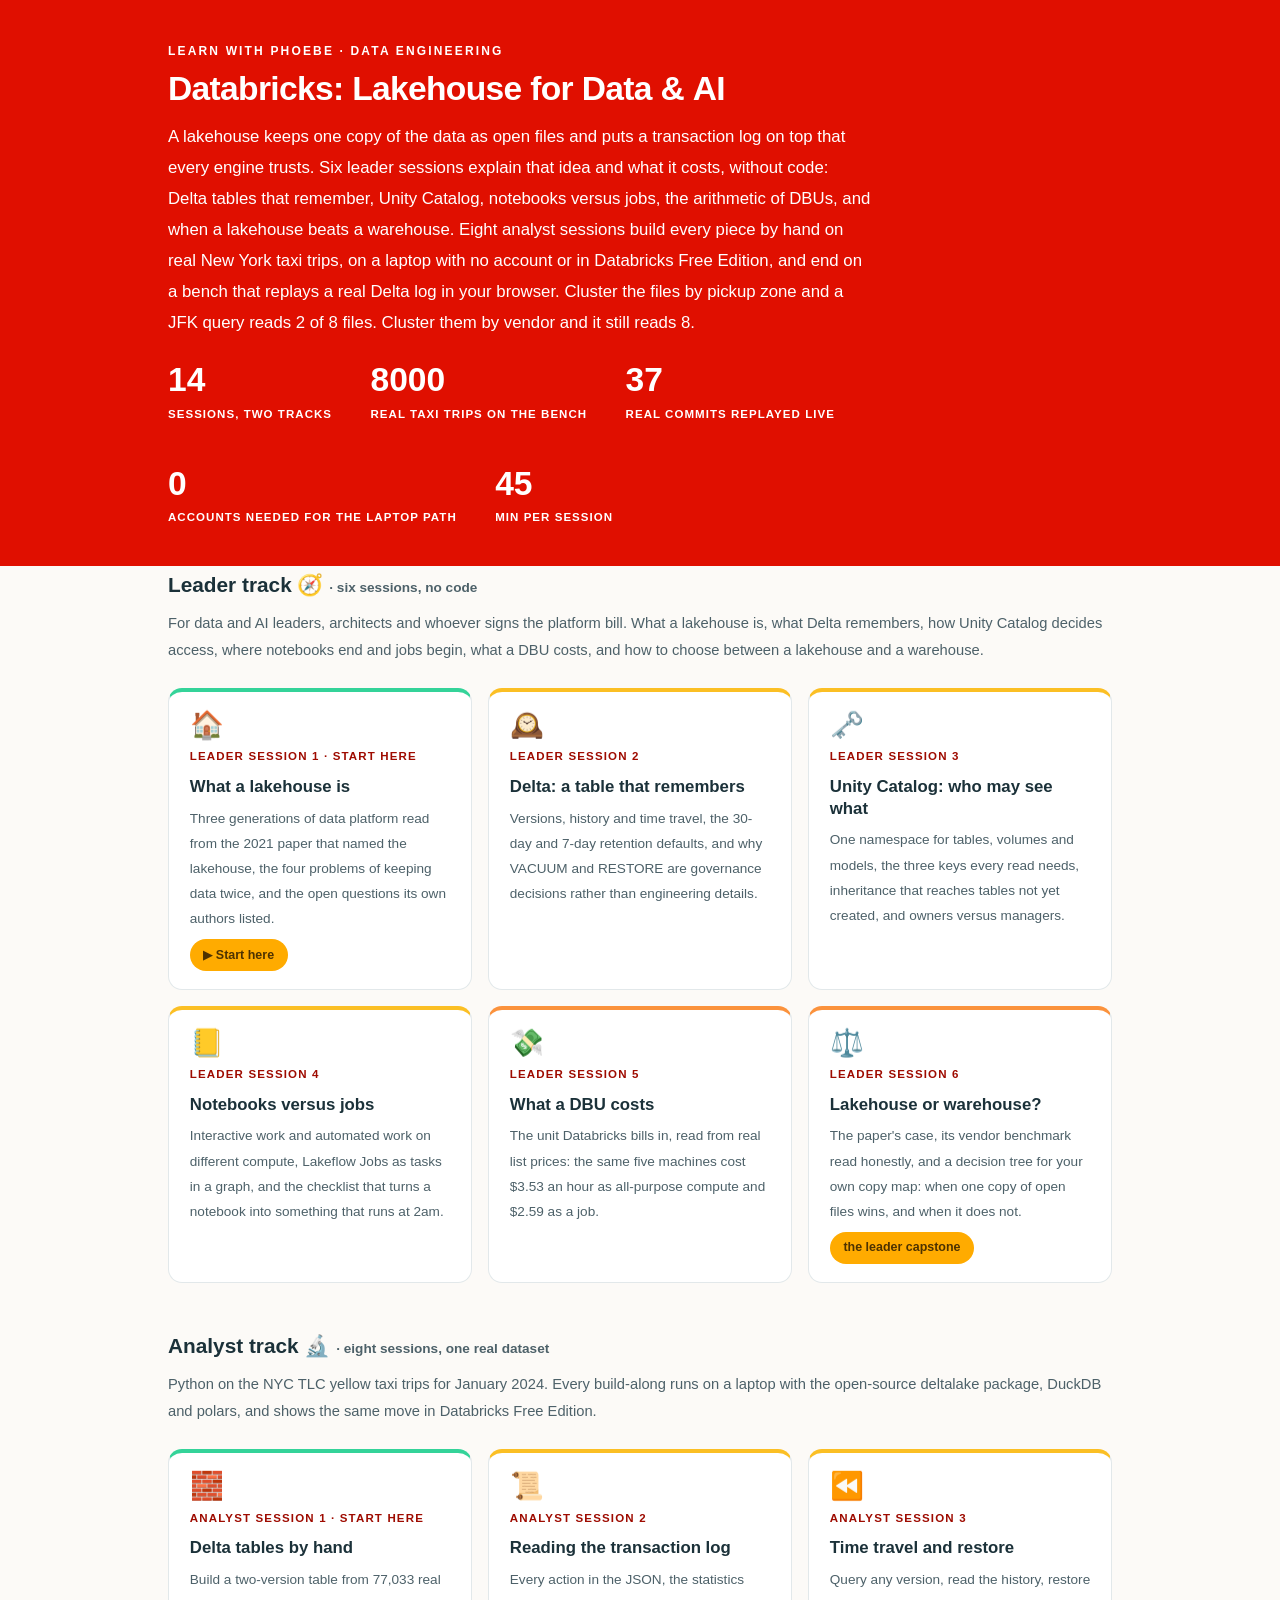
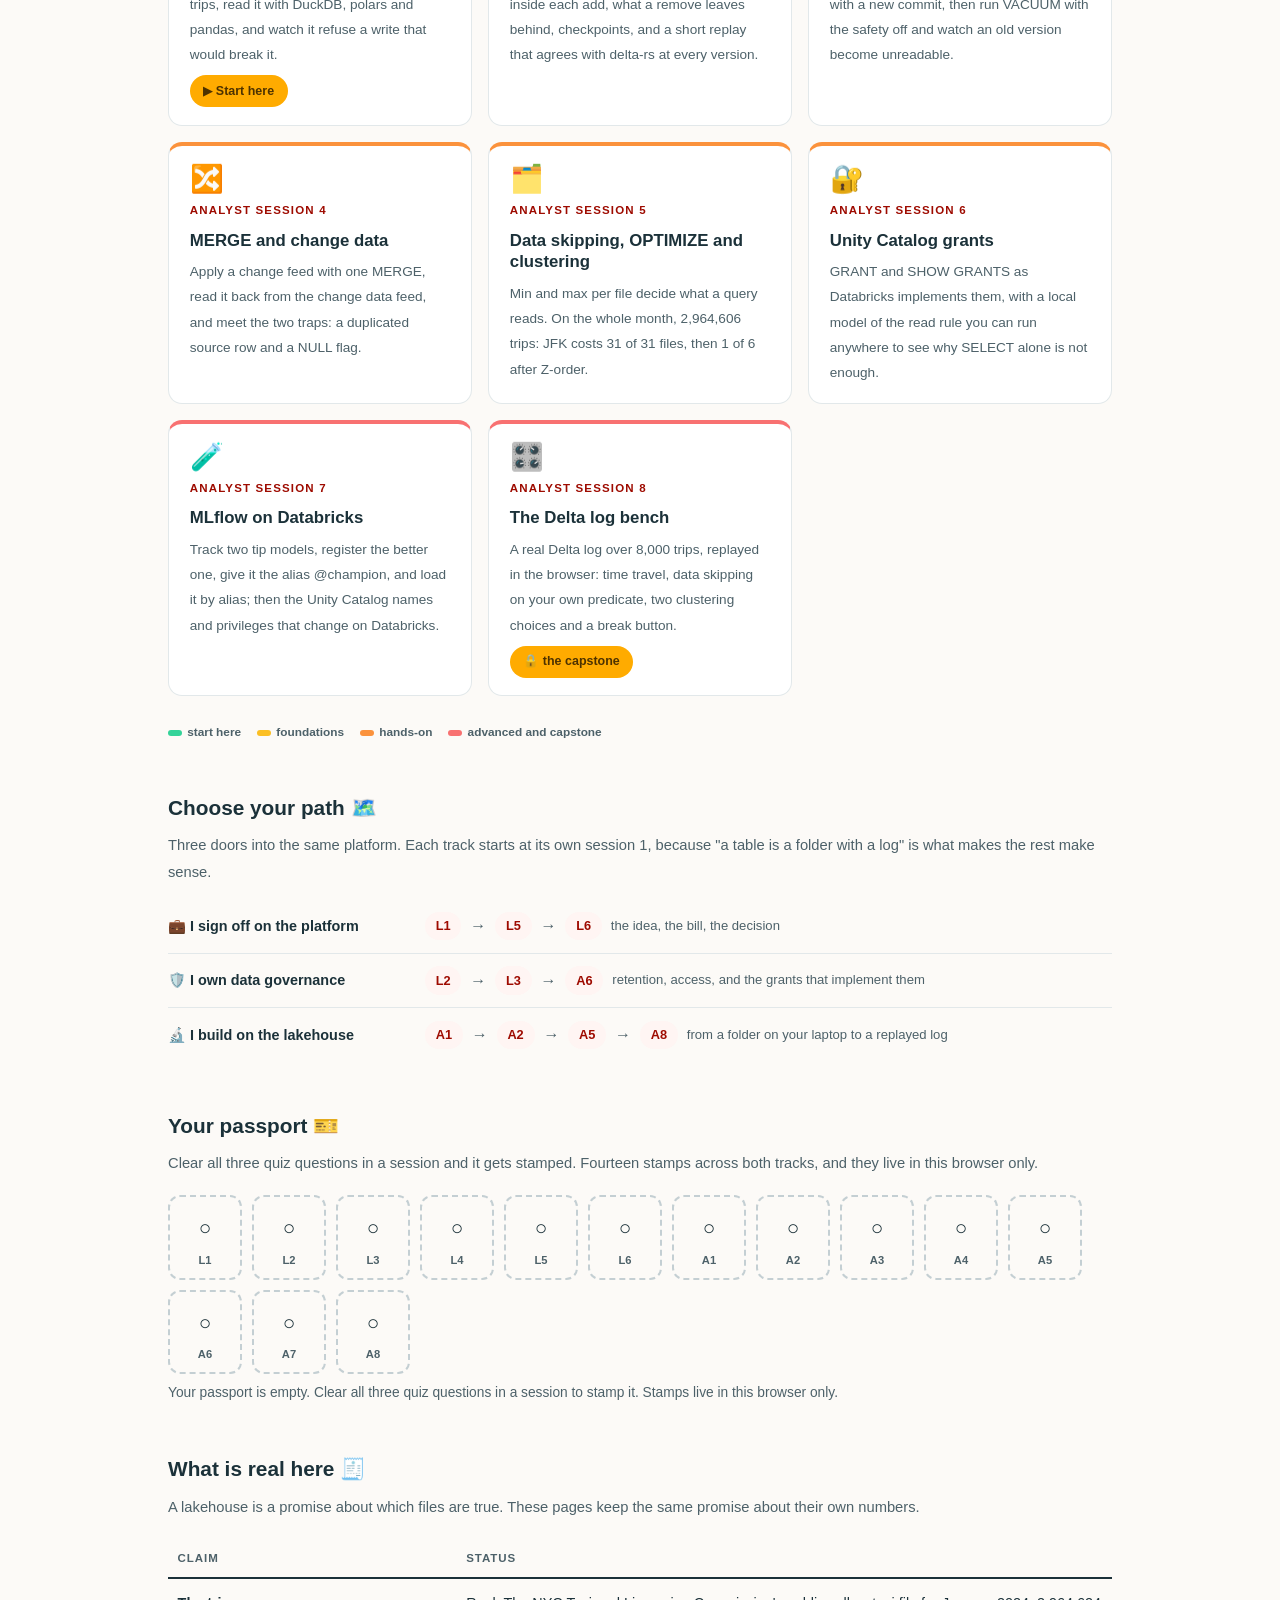
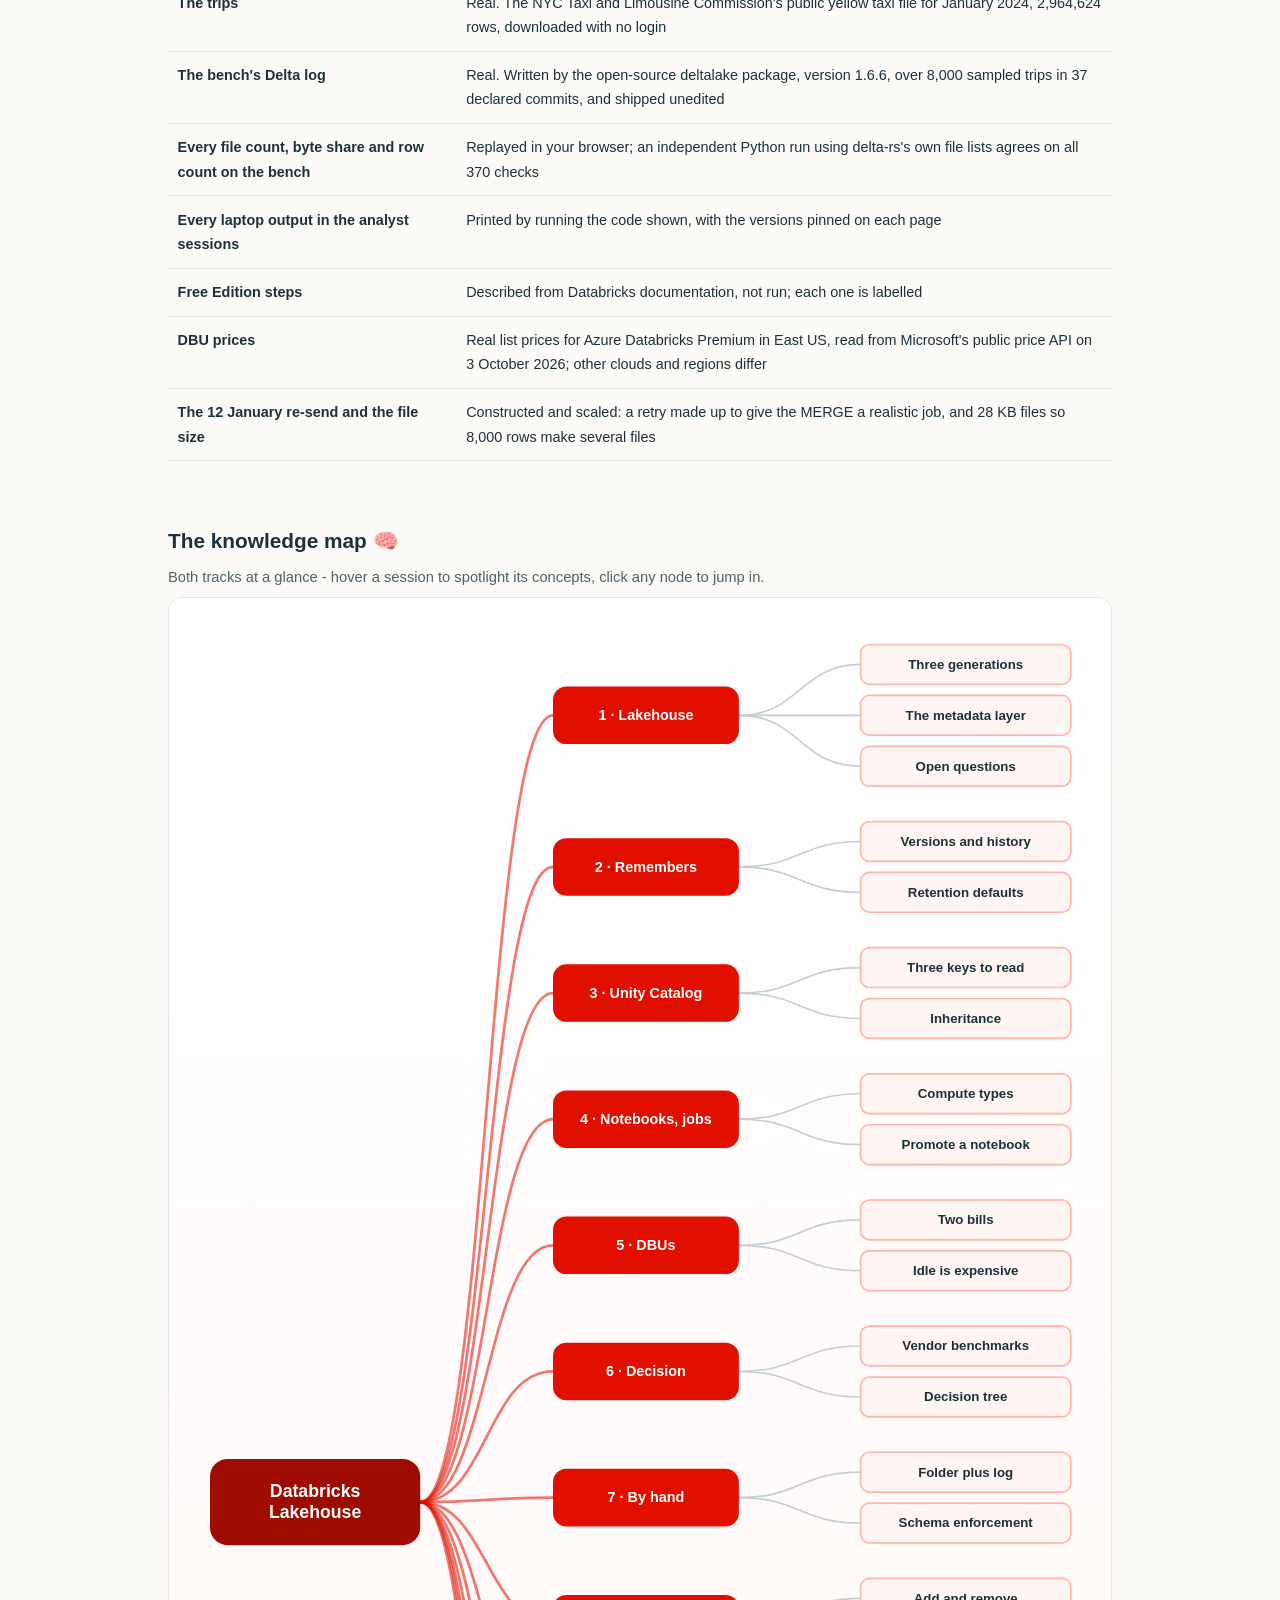
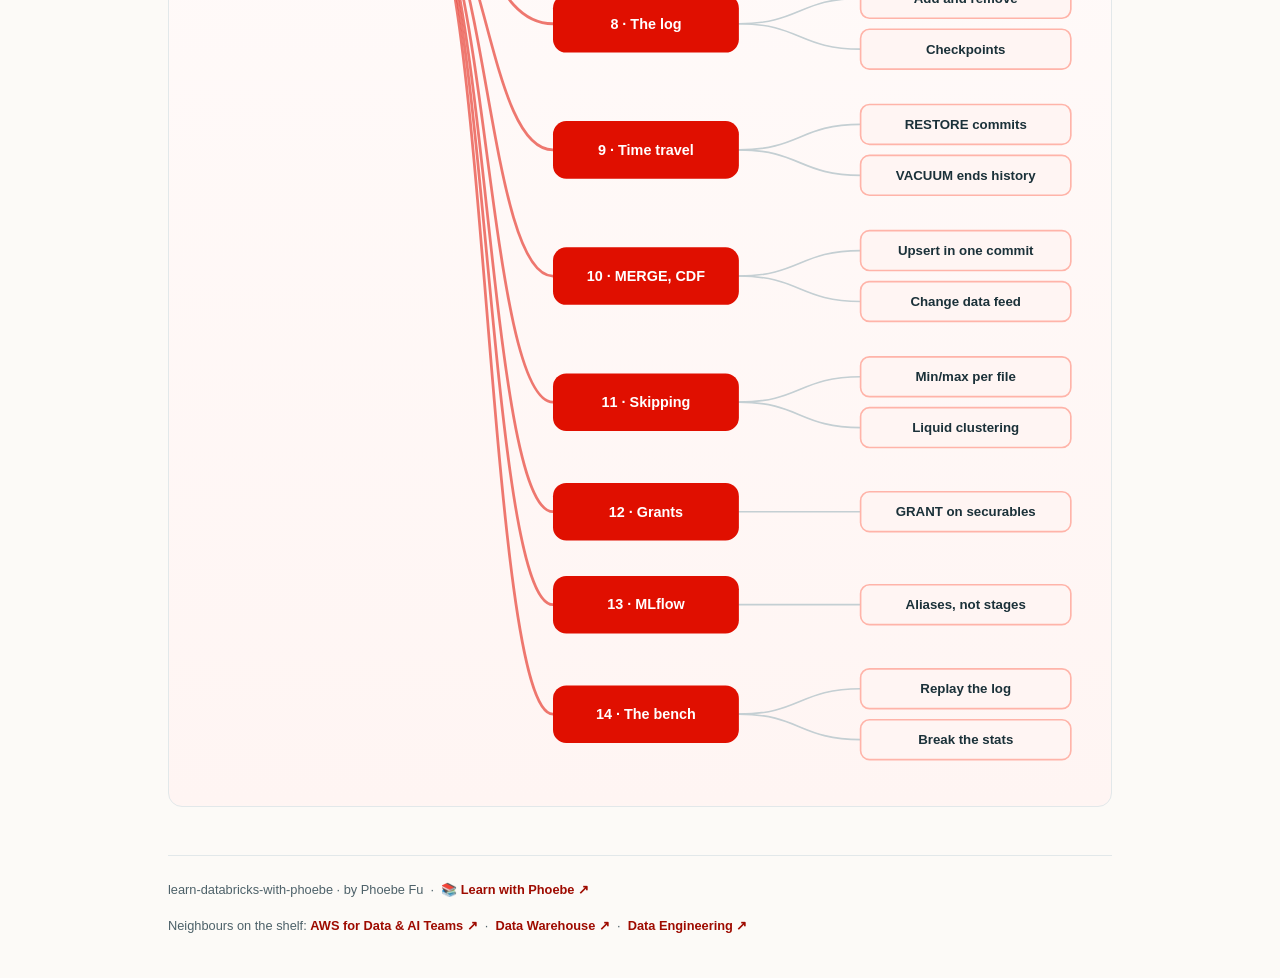
==== commit 1afeee0b: "Light surfaces everywhere: lightbox, cheat panel, code boxes; contrast and phone-width fixes Every d" ====
--- a/index.html
+++ b/index.html
@@ -17,7 +17,7 @@
 <meta name="twitter:image" content="https://phoebefu6.github.io/learn-databricks-with-phoebe/assets/og-cover.png">
 <!-- social:end -->
 <title>Databricks: Lakehouse for Data &amp; AI - Learn with Phoebe</title>
-<link rel="stylesheet" href="assets/style.css?v=3">
+<link rel="stylesheet" href="assets/style.css?v=19">
 <style>
 
   .stats-row { display: flex; gap: 2.4rem; margin-top: 1.5rem; flex-wrap: wrap; }
@@ -55,7 +55,7 @@
   .path { display: flex; gap: .55rem; align-items: center; padding: .75rem 0; border-bottom: .5px solid var(--hairline); flex-wrap: wrap; }
   .path:last-child { border-bottom: none; }
   .path b { min-width: 15.5rem; font-size: .9rem; }
-  .path .pstep { background: var(--indigo-50); color: var(--indigo); border-radius: 999px; padding: .16rem .68rem; font-weight: 700; font-size: .8rem; text-decoration: none; transition: all .12s ease; }
+  .path .pstep { background: var(--indigo-50); color: var(--indigo-deep); border-radius: 999px; padding: .16rem .68rem; font-weight: 700; font-size: .8rem; text-decoration: none; transition: all .12s ease; }
   .path .pstep:hover { background: var(--indigo); color: #fff; }
   .path .parr { color: var(--muted); font-weight: 700; }
 
@@ -70,6 +70,7 @@
   .mm-link:hover .mm-node rect { filter: brightness(1.06); }
   .mm-edge { transition: opacity .15s ease; }
 </style>
+<style>/* contrast-patch-2 */ .cnum, .course-card .cnum, .paths a, .pagefoot a, .pstep, .path .pstep { color: var(--indigo-deep); }</style>
 </head>
 <body>
 
@@ -476,7 +477,7 @@
   ]
 };
 </script>
-<script src="assets/app.js?v=1"></script>
+<script src="assets/app.js?v=19"></script>
 <script src="assets/mindmap.js?v=1"></script>
 </body>
 </html>
--- a/assets/style.css
+++ b/assets/style.css
@@ -20,8 +20,8 @@
   --amber-ink: #4D3200;
   --amber-50: #FFF5DC;
   --paper: #FCFAF7;
-  --code-bg: #1B3139;
-  --code-ink: #E2E8EA;
+  --code-bg: #FFF5F3;
+  --code-ink: #1B3139;
   --scrim-rgb: 252,250,247;
   --shadow-rgb: 224,15,0;
   --radius: 14px;
@@ -242,7 +242,7 @@
 .pill.light { background: var(--indigo-50); color: var(--indigo); }
 .pill.inkpill { background: var(--ink); color: #fff; }
 .pill.amber, .pill.peach { background: var(--amber); color: var(--amber-ink); }
-.pill.bare { color: var(--faint); }
+.pill.bare { color: var(--muted); }
 
 /* ---------- 4D grid ---------- */
 .grid-2 { display: grid; grid-template-columns: repeat(auto-fit, minmax(15rem, 1fr)); gap: .8rem; margin: .5rem 0 1rem; }
@@ -271,10 +271,11 @@
 table.clean td:first-child { font-weight: 600; }
 
 /* ---------- prompt boxes ---------- */
-.prompt-box {
+.prompt-box{
   position: relative;
-  background: var(--code-bg);
-  color: var(--code-ink);
+  background: #FFF5F3;
+  border: 1px solid #E2E8EA;
+  color: #1B3139;
   border-radius: var(--radius);
   padding: 1.1rem 1.2rem;
   margin: 1rem 0 1.2rem;
@@ -284,12 +285,12 @@
   white-space: pre-wrap;
   word-break: break-word;
 }
-.prompt-box .label {
+.prompt-box .label{
   position: absolute;
   top: -0.7rem;
   left: 1rem;
-  background: var(--indigo);
-  color: #fff;
+  background: #E00F00;
+  color: #FFFFFF;
   font-family: "Inter", -apple-system, sans-serif;
   font-size: .68rem;
   font-weight: 700;
@@ -300,13 +301,13 @@
 }
 .prompt-box.bad .label { background: var(--faint); color: var(--ink); }
 .prompt-box.good .label { background: var(--amber); color: var(--amber-ink); }
-.copy-btn {
+.copy-btn{
   position: absolute;
   top: .7rem;
   right: .7rem;
-  background: rgba(255,255,255,.1);
-  border: 1px solid rgba(255,255,255,.25);
-  color: #fff;
+  background: #FFFFFF;
+  border: 1px solid #E2E8EA;
+  color: #1B3139;
   border-radius: 999px;
   padding: .25rem .8rem;
   font-size: .72rem;
@@ -315,7 +316,7 @@
   font-family: "Inter", -apple-system, sans-serif;
   transition: background .15s ease;
 }
-.copy-btn:hover { background: rgba(255,255,255,.22); }
+.copy-btn:hover { background: #E2E8EA; }
 .copy-btn.copied { background: var(--amber); border-color: var(--amber); color: var(--amber-ink); }
 
 /* ---------- demo steps ---------- */
@@ -410,7 +411,7 @@
   gap: .4rem;
 }
 
-.lightbox {
+.lightbox{
   position: fixed;
   inset: 0;
   z-index: 100;
@@ -422,8 +423,10 @@
   cursor: zoom-out;
 }
 .lightbox.open { display: flex; }
-.lightbox .inner {
+.lightbox .inner{
   background: #fff;
+  border: 1px solid #E2E8EA;
+  box-shadow: 0 10px 40px rgba(27,49,57,.14);
   border-radius: var(--radius);
   padding: 2rem;
   max-width: 94vw;
@@ -431,13 +434,12 @@
   overflow: auto;
 }
 .lightbox .inner svg, .lightbox .inner img { width: min(88vw, 70rem); height: auto; }
-.lightbox .close-hint {
+.lightbox .close-hint{
   position: fixed;
   top: 1rem; right: 1.4rem;
   color: var(--ink);
   font-size: .8rem;
   font-weight: 600;
-  opacity: .8;
 }
 
 /* ---------- courses covered ---------- */
@@ -456,19 +458,20 @@
 .covered-row .note { margin-left: auto; color: var(--muted); font-size: .78rem; text-align: right; }
 
 /* ---------- cheat sheet footer ---------- */
-.cheat {
-  background: var(--ink);
-  color: #fff;
+.cheat{
+  background: #FFF5F3;
+  border: 1px solid #E2E8EA;
+  color: #1B3139;
   border-radius: var(--radius);
   padding: 1.6rem 1.6rem 1.3rem;
   margin-top: 3rem;
 }
 .cheat h3 { font-size: 1.1rem; margin-bottom: 1rem; }
-.cheat h3 span { color: var(--indigo-soft); }
+.cheat h3 span { color: #E00F00; }
 .cheat .grid-2 { gap: 1rem; }
 .cheat .cheat-item { border-left: 3px solid var(--indigo-mid); padding-left: .8rem; }
-.cheat .cheat-item b { display: block; font-size: .85rem; color: var(--indigo-soft); }
-.cheat .cheat-item span { font-size: .82rem; opacity: .85; }
+.cheat .cheat-item b { display: block; font-size: .85rem; color: #9E0B00; }
+.cheat .cheat-item span { font-size: .82rem; color: #4D6169; }
 
 footer.pagefoot {
   border-top: 1px solid var(--hairline);
@@ -1161,7 +1164,7 @@
   transition: all .18s ease;
 }
 .pp-stamp:hover { border-color: var(--indigo-soft); }
-.pp-stamp i { font-size: 1.3rem; font-style: normal; opacity: .7; }
+.pp-stamp i { font-size: 1.3rem; font-style: normal; opacity: 1; }
 .pp-stamp b { font: 800 0.7rem Inter, sans-serif; }
 .pp-stamp.got {
   border-style: solid; border-color: var(--indigo);
@@ -1341,3 +1344,33 @@
 @media (max-width: 640px) { .dbx-k { min-width: 100%; } .dbx-bench { padding: .9rem .8rem; } }
 .dbx-ladder { overflow-x: auto; }
 .covered-row .name, .covered-row .note { overflow-wrap: anywhere; min-width: 0; }
+
+/* layout-patch-3: phone-width overflow (2026-10-10) */
+.sql-bar { flex-wrap: wrap; }
+@media (max-width: 480px) {
+  .covered-row { flex-wrap: wrap; }
+  .covered-row .note { margin-left: 0; text-align: left; flex-basis: 100%; }
+  details.card summary { flex-wrap: wrap; }
+  details.card summary .mini { white-space: normal; }
+  .wk, .sqlbox, .prompt-box, pre { max-width: 100%; overflow-x: auto; }
+  .mono, code, strong, .note { overflow-wrap: anywhere; }
+  select, input[type=range], label { max-width: 100%; }
+  canvas, svg, img { max-width: 100%; height: auto; }
+  .tree-kids, .tree-node-wrap, .tree-node, .rb-night, .al-row, .gd-field, .tl-row, .sl-row { max-width: 100%; overflow-x: auto; }
+  .tl-cols, .sl-cols, .bb-cols, .ev-cols, [class$="-cols"] { grid-template-columns: 1fr !important; display: grid; }
+  .tl-cols > *, .sl-cols > *, [class$="-cols"] > * { min-width: 0; max-width: 100%; }
+  .mono { white-space: normal; }
+  .er-w, .bb-lab, .tl-lev, .sl-lev { max-width: 100%; white-space: normal; }
+}
+/* contrast-patch-2b */
+.cheat a { color: var(--indigo-deep, var(--ink)); }
+.chip.audience { background: transparent; border-color: rgba(255,255,255,.55); }
+.masthead a, .masthead .sub a { color: #fff; text-decoration: underline; text-underline-offset: 2px; }
+.prompt-box b, .prompt-box strong { color: var(--indigo-deep, var(--ink)); }
+.prompt-box span, .prompt-box em, .prompt-box i { color: inherit; }
+.pp-stamp i { color: var(--ink); }
+/* contrast-patch-2 */
+.klabel, .section-kicker .klabel, details.card summary .caret, .crumb a, .toolbar .crumb a, .pagenav a, .pagefoot a, footer.pagefoot a, .pagefoot p a, .cnum, .course-card .cnum, .pill.light, .covered-row .status.light, .paths a, .tag.concept, .chip.level, .quiz-score, .mmd-launch, .mode.self, .legend .pill.light { color: var(--indigo-deep); }
+.chip.audience { background: transparent; border-color: rgba(255,255,255,.55); }
+.journey a { background: var(--indigo-deep); border-color: rgba(255,255,255,.6); }
+.skip-link { background: var(--indigo-deep); }
